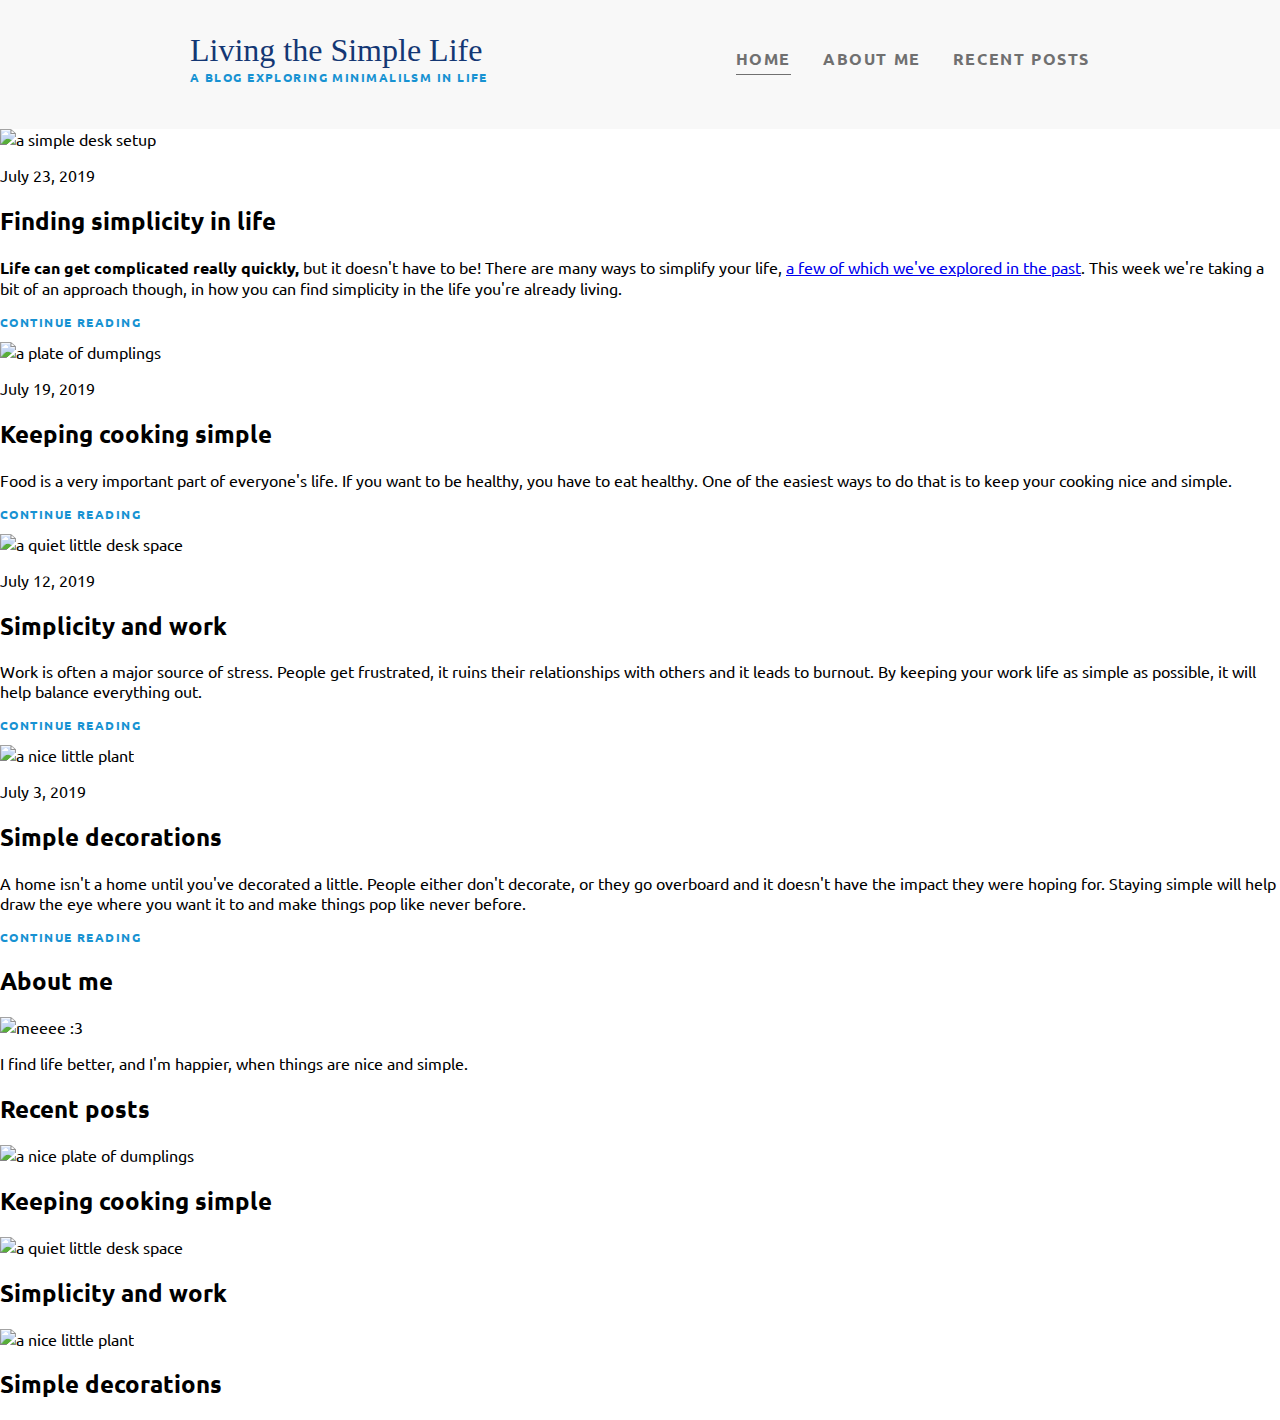
==== index.html @ 6f8faa3b "add html for the home page" ====
<!DOCTYPE html>
<html lang="en">
  <head>
    <link rel="preconnect" href="https://fonts.googleapis.com" />
    <link rel="preconnect" href="https://fonts.gstatic.com" crossorigin />
    <link
      href="https://fonts.googleapis.com/css2?family=Ubuntu:ital,wght@0,300;0,400;0,500;0,700;1,300;1,400;1,500;1,700&display=swap"
      rel="stylesheet"
    />
    <link rel="stylesheet" href="./css/style.css" />
    <meta charset="UTF-8" />
    <meta name="viewport" content="width=device-width, initial-scale=1.0" />
    <title>Living the Simple Life</title>
  </head>
  <body>
    <header>
      <div class="container container-nav">
        <div class="site-title">
          <h1>Living the Simple Life</h1>
          <p class="subtitle">A blog exploring minimalilsm in life</p>
        </div>
        <nav>
          <ul>
            <li><a href="#" class="current-page">Home</a></li>
            <li><a href="#">About Me</a></li>
            <li><a href="#">Recent posts</a></li>
          </ul>
        </nav>
      </div>
    </header>
    <main>
      <article>
        <img class="desk-img" src="" alt="a simple desk setup" />
        <p class="date">July 23, 2019</p>
        <h2>Finding simplicity in life</h2>
        <p>
          <strong>Life can get complicated really quickly,</strong> but it
          doesn't have to be! There are many ways to simplify your life,
          <a href="#">a few of which we've explored in the past</a>. This week
          we're taking a bit of an approach though, in how you can find
          simplicity in the life you're already living.
        </p>
        <p class="subtitle">Continue reading</p>
      </article>
      <section class="recent-posts">
        <div class="post">
          <img src="" alt="a plate of dumplings" class="post-img" />
          <p class="date">July 19, 2019</p>
          <h2>Keeping cooking simple</h2>
          <p>
            Food is a very important part of everyone's life. If you want to be
            healthy, you have to eat healthy. One of the easiest ways to do that
            is to keep your cooking nice and simple.
          </p>
          <p class="subtitle">Continue reading</p>
        </div>
        <div class="post">
          <img src="" alt="a quiet little desk space" class="post-image" />
          <p class="date">July 12, 2019</p>
          <h2>Simplicity and work</h2>
          <p>
            Work is often a major source of stress. People get frustrated, it
            ruins their relationships with others and it leads to burnout. By
            keeping your work life as simple as possible, it will help balance
            everything out.
          </p>
          <p class="subtitle">Continue reading</p>
        </div>
        <div class="post">
          <img src="" alt="a nice little plant" class="post-image" />
          <p class="date">July 3, 2019</p>
          <h2>Simple decorations</h2>
          <p>
            A home isn't a home until you've decorated a little. People either
            don't decorate, or they go overboard and it doesn't have the impact
            they were hoping for. Staying simple will help draw the eye where
            you want it to and make things pop like never before.
          </p>
          <p class="subtitle">Continue reading</p>
        </div>
      </section>
      <aside>
        <div class="aside-about-me">
          <h2 class="aside-heading">About me</h2>
          <img src="" alt="meeee :3" class="about-me-img" />
          <p class="about-me-descrip">
            I find life better, and I'm happier, when things are nice and
            simple.
          </p>
        </div>
        <div class="aside-recent-posts">
          <h2 class="aside-heading">Recent posts</h2>
          <img
            src=""
            alt="a nice plate of dumplings"
            class="recent-posts-img"
          />
          <h2>Keeping cooking simple</h2>
          <img
            src=""
            alt="a quiet little desk space"
            class="recent-posts-img"
          />
          <h2>Simplicity and work</h2>
          <img src="" alt="a nice little plant" class="recent-posts-img" />
          <h2>Simple decorations</h2>
        </div>
      </aside>
    </main>
  </body>
</html>
---- css/style.css ----
*,
*::before,
*::after {
  box-sizing: border-box;
}

body {
  margin: 0;
  font-family: "Ubuntu", sans-serif;
}

/* ==================
Typography
================== */

h1 {
  font-family: "Lora", serif;
  font-size: 2rem;
  font-weight: 400;
  margin: 0;
  color: #143774;
}

.subtitle {
  color: #1792d2;
  font-size: 0.75rem;
  font-weight: 700;
  letter-spacing: 0.12em;
  text-transform: uppercase;
  margin-top: 0;
}

/* ==================
Layout
================== */

header {
  background-color: #f8f8f8;
  padding: 2em 0;
}

.container {
  width: 90%;
  max-width: 900px;
  margin: 0 auto;
}

.container-nav {
  display: flex;
  justify-content: space-between;
}

@media (max-width: 675px) {
  .container-nav {
    flex-direction: column;
  }
  header {
    text-align: center;
  }
}

/* ==================
Navigation
================== */

nav ul {
  display: flex;
  justify-content: center;
  list-style: none;
  padding: 0;
}

nav li {
  margin-left: 2em;
}

nav a {
  text-decoration: none;
  color: #707070;
  font-size: 1rem;
  font-weight: 700;
  letter-spacing: 0.1em;
  text-transform: uppercase;
  padding: 0.3em 0;
}

nav a:hover,
nav a:focus {
  color: #1792d2;
}

.current-page {
  border-bottom: 1px solid #707070;
}

.current-page:hover {
  color: #707070;
}

@media (max-width: 675px) {
  nav ul {
    flex-direction: column;
  }

  nav li {
    margin: 0.5em 0;
  }
}
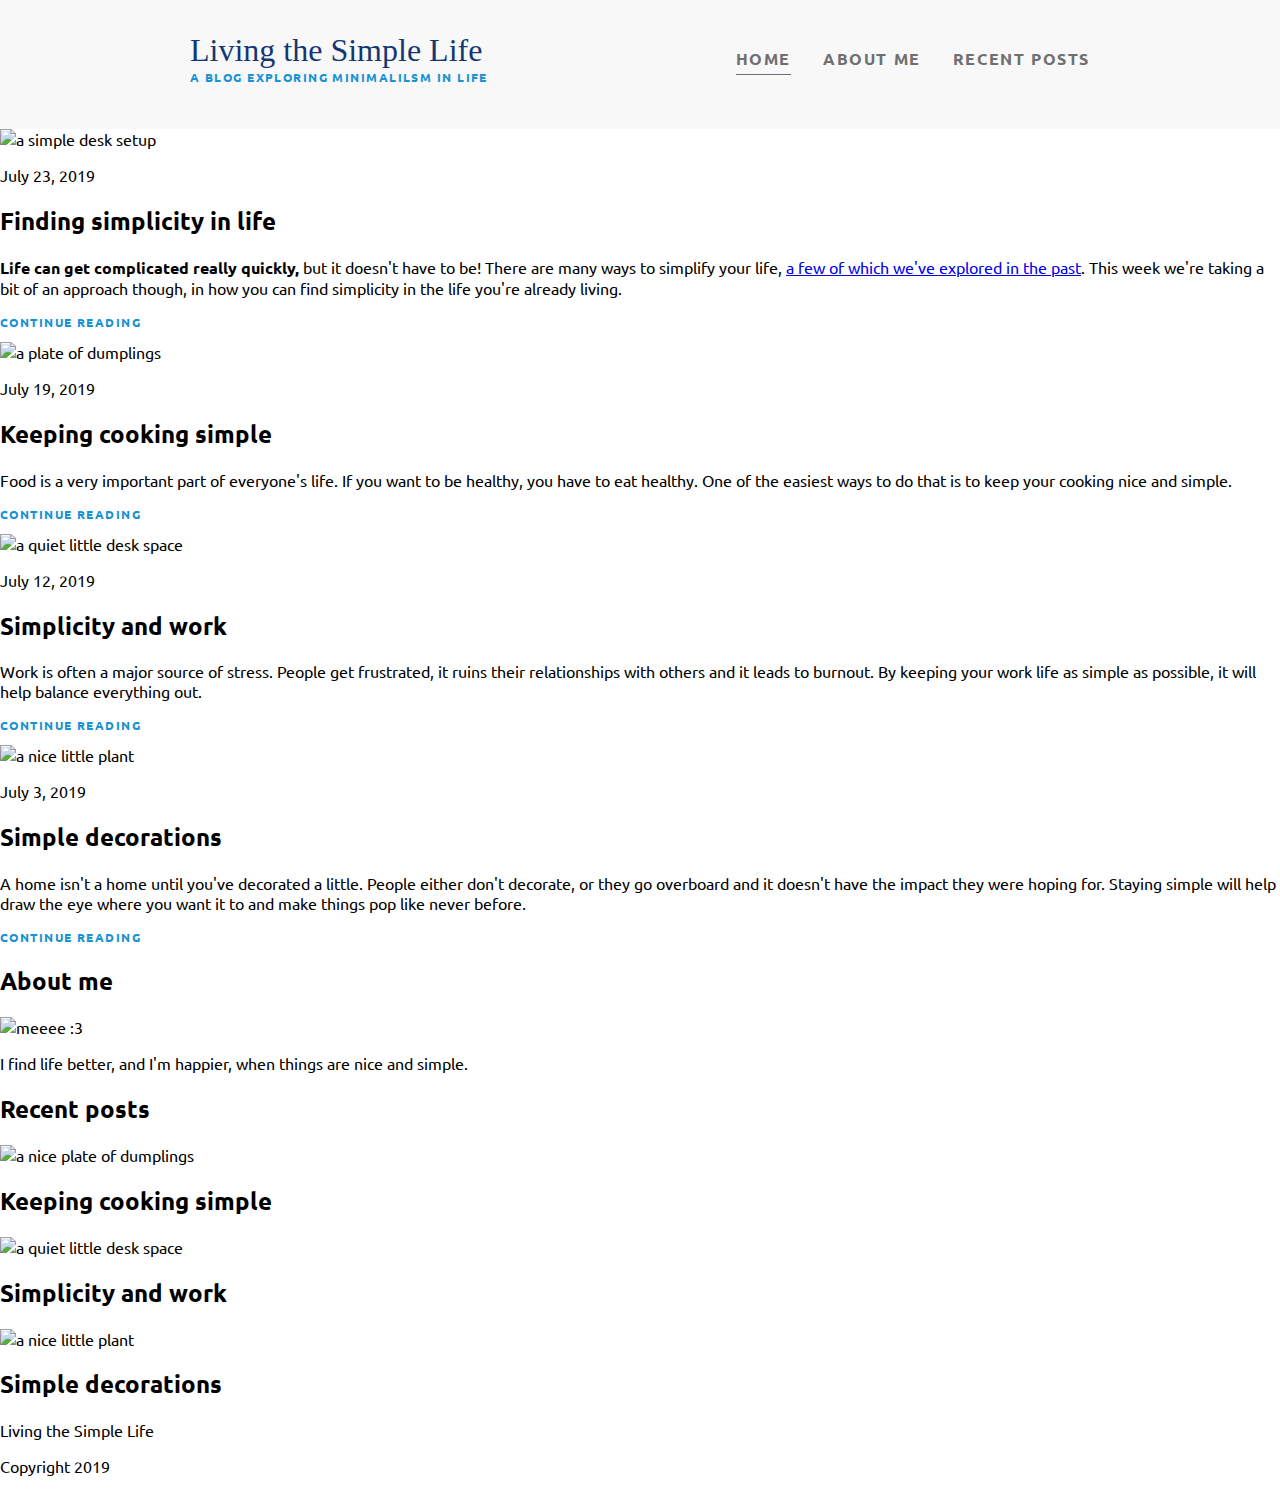
==== commit 6fdc575f: "add footer" ====
--- a/index.html
+++ b/index.html
@@ -107,5 +107,9 @@
         </div>
       </aside>
     </main>
+    <footer>
+      <p class="footer-title">Living the Simple Life</p>
+      <p class="copyright">Copyright 2019</p>
+    </footer>
   </body>
 </html>
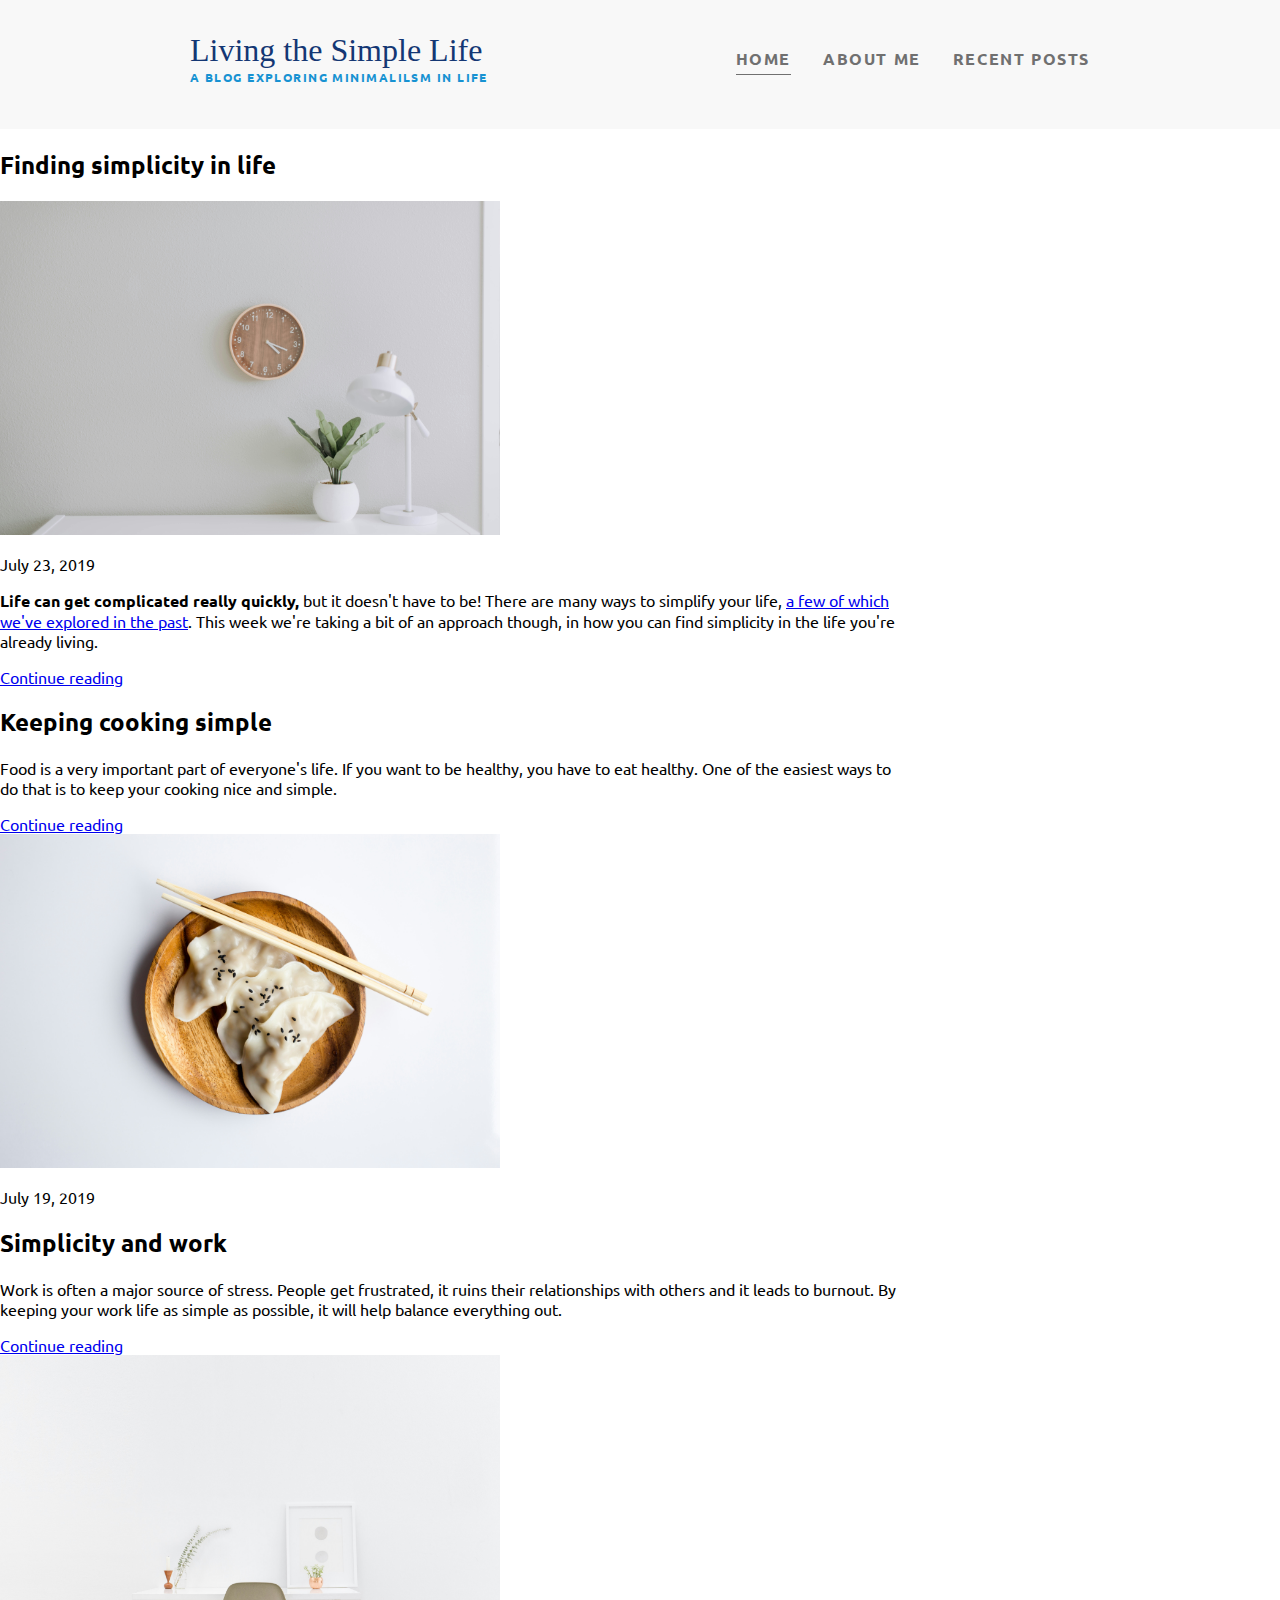
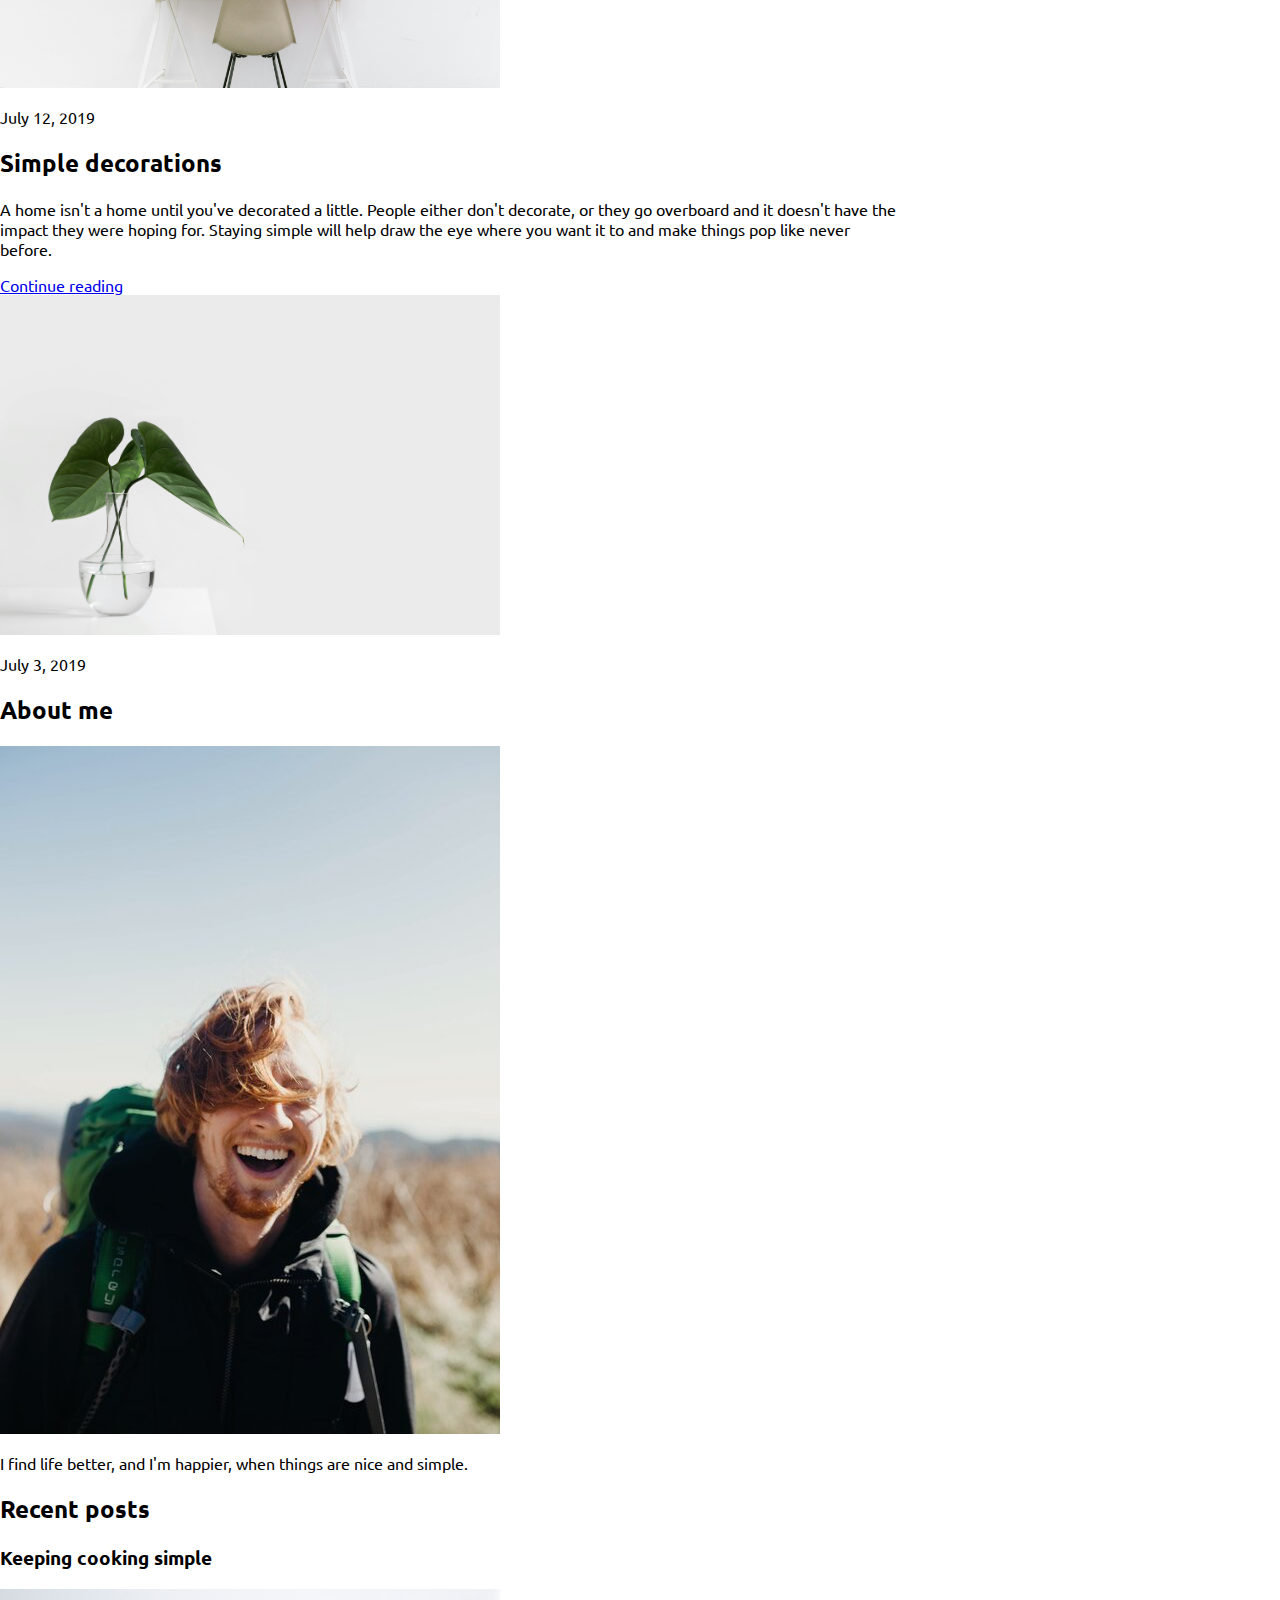
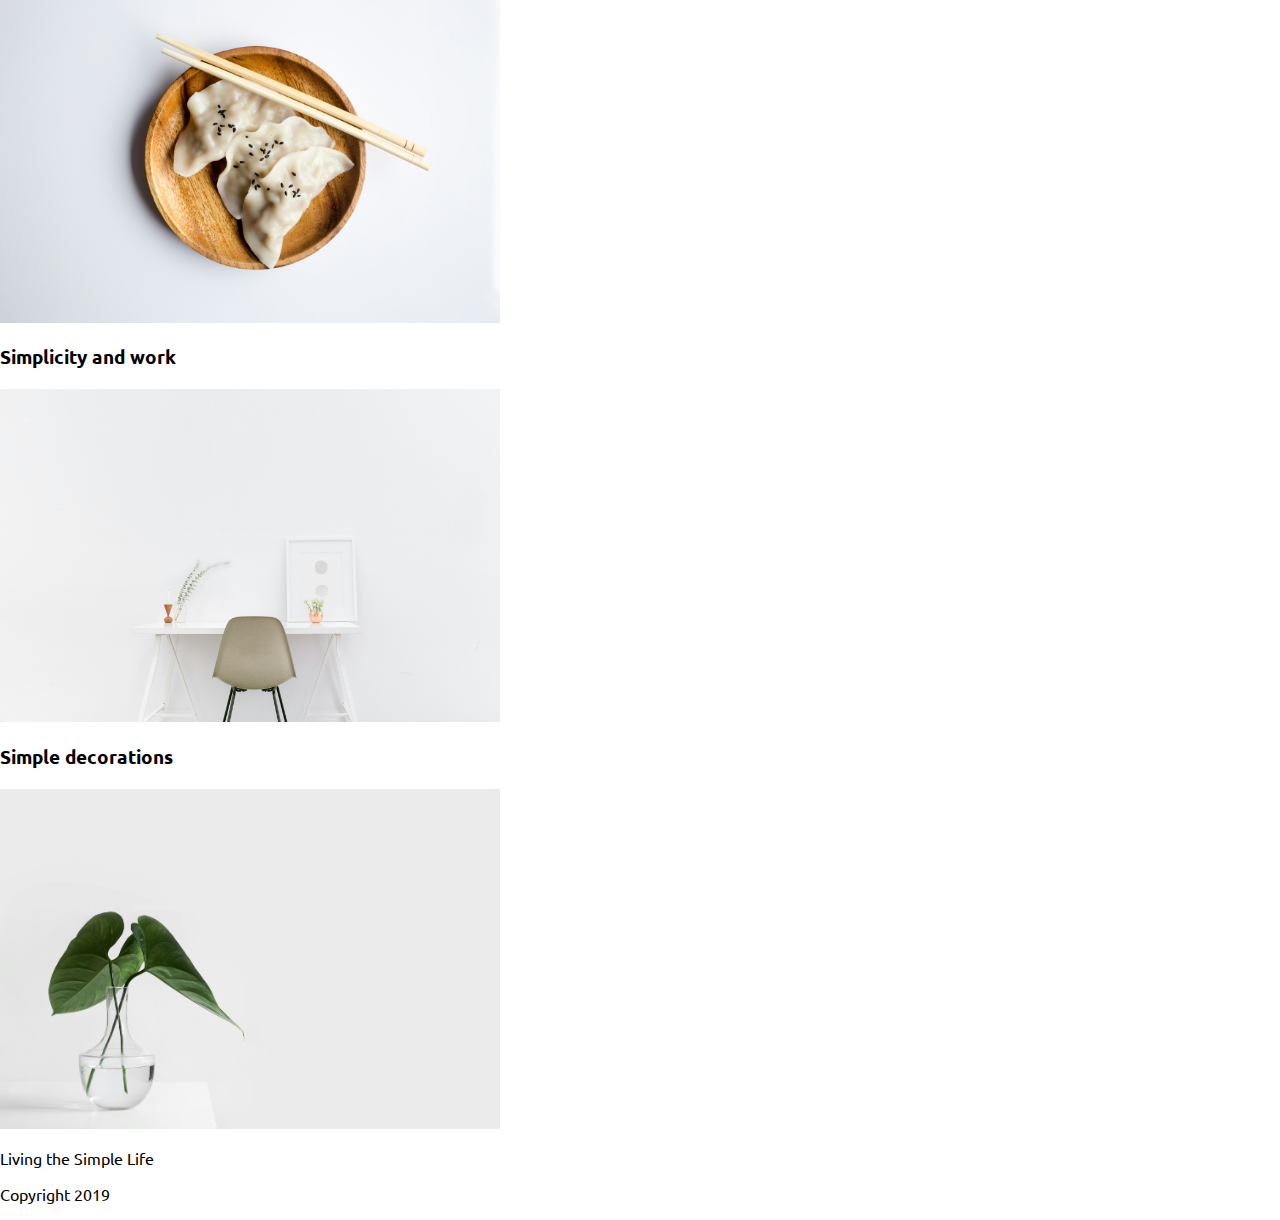
==== commit ec1f972b: "add images" ====
--- a/index.html
+++ b/index.html
@@ -28,85 +28,119 @@
         </nav>
       </div>
     </header>
-    <main>
-      <article>
-        <img class="desk-img" src="" alt="a simple desk setup" />
-        <p class="date">July 23, 2019</p>
-        <h2>Finding simplicity in life</h2>
-        <p>
-          <strong>Life can get complicated really quickly,</strong> but it
-          doesn't have to be! There are many ways to simplify your life,
-          <a href="#">a few of which we've explored in the past</a>. This week
-          we're taking a bit of an approach though, in how you can find
-          simplicity in the life you're already living.
-        </p>
-        <p class="subtitle">Continue reading</p>
-      </article>
-      <section class="recent-posts">
-        <div class="post">
-          <img src="" alt="a plate of dumplings" class="post-img" />
-          <p class="date">July 19, 2019</p>
-          <h2>Keeping cooking simple</h2>
-          <p>
-            Food is a very important part of everyone's life. If you want to be
-            healthy, you have to eat healthy. One of the easiest ways to do that
-            is to keep your cooking nice and simple.
+    <div class="container">
+      <main>
+        <article class="article-featured">
+          <h2 class="article-title">Finding simplicity in life</h2>
+          <img
+            class="article-img"
+            src="./img/samantha-gades-BlIhVfXbi9s-unsplash.jpg"
+            alt="a simple desk setup"
+          />
+          <p class="article-date">July 23, 2019</p>
+          <p class="article-body">
+            <strong>Life can get complicated really quickly,</strong> but it
+            doesn't have to be! There are many ways to simplify your life,
+            <a href="#">a few of which we've explored in the past</a>. This week
+            we're taking a bit of an approach though, in how you can find
+            simplicity in the life you're already living.
           </p>
-          <p class="subtitle">Continue reading</p>
-        </div>
-        <div class="post">
-          <img src="" alt="a quiet little desk space" class="post-image" />
-          <p class="date">July 12, 2019</p>
-          <h2>Simplicity and work</h2>
-          <p>
-            Work is often a major source of stress. People get frustrated, it
-            ruins their relationships with others and it leads to burnout. By
-            keeping your work life as simple as possible, it will help balance
-            everything out.
-          </p>
-          <p class="subtitle">Continue reading</p>
-        </div>
-        <div class="post">
-          <img src="" alt="a nice little plant" class="post-image" />
-          <p class="date">July 3, 2019</p>
-          <h2>Simple decorations</h2>
-          <p>
-            A home isn't a home until you've decorated a little. People either
-            don't decorate, or they go overboard and it doesn't have the impact
-            they were hoping for. Staying simple will help draw the eye where
-            you want it to and make things pop like never before.
-          </p>
-          <p class="subtitle">Continue reading</p>
-        </div>
-      </section>
-      <aside>
-        <div class="aside-about-me">
-          <h2 class="aside-heading">About me</h2>
-          <img src="" alt="meeee :3" class="about-me-img" />
-          <p class="about-me-descrip">
+          <a href="#" class="article-read-more">Continue reading</a>
+        </article>
+        <article class="article-recent">
+          <div class="article-recent-main">
+            <h2 class="article-title">Keeping cooking simple</h2>
+            <p class="article-body">
+              Food is a very important part of everyone's life. If you want to
+              be healthy, you have to eat healthy. One of the easiest ways to do
+              that is to keep your cooking nice and simple.
+            </p>
+            <a href="#" class="article-read-more">Continue reading</a>
+          </div>
+          <div class="article-recent-secondary">
+            <img
+              src="./img/charlesdeluvio-D-vDQMTfAAU-unsplash.jpg"
+              alt="a plate of dumplings"
+              class="article-img"
+            />
+            <p class="article-date">July 19, 2019</p>
+          </div>
+          <div class="article-recent-main">
+            <h2 class="article-title">Simplicity and work</h2>
+            <p class="article-body">
+              Work is often a major source of stress. People get frustrated, it
+              ruins their relationships with others and it leads to burnout. By
+              keeping your work life as simple as possible, it will help balance
+              everything out.
+            </p>
+            <a href="#" class="article-read-more">Continue reading</a>
+          </div>
+          <div class="article-recent-secondary">
+            <img
+              src="./img/bench-accounting-nvzvOPQW0gc-unsplash.jpg"
+              alt="a quiet little desk space"
+              class="article-img"
+            />
+            <p class="article-date">July 12, 2019</p>
+          </div>
+          <div class="article-recent-main">
+            <h2 class="article-title">Simple decorations</h2>
+            <p class="article-body">
+              A home isn't a home until you've decorated a little. People either
+              don't decorate, or they go overboard and it doesn't have the
+              impact they were hoping for. Staying simple will help draw the eye
+              where you want it to and make things pop like never before.
+            </p>
+            <a href="#" class="article-read-more">Continue reading</a>
+          </div>
+          <div class="article-recent-secondary">
+            <img
+              src="./img/sarah-dorweiler-x2Tmfd1-SgA-unsplash.jpg"
+              alt="a nice little plant"
+              class="article-img"
+            />
+            <p class="article-date">July 3, 2019</p>
+          </div>
+        </article>
+      </main>
+      <aside class="sidebar">
+        <div class="sidebar-widget">
+          <h2 class="widget-title">About me</h2>
+          <img src="./img/mike-baker.jpg" alt="meeee :3" class="about-me-img" />
+          <p class="widget-body">
             I find life better, and I'm happier, when things are nice and
             simple.
           </p>
         </div>
-        <div class="aside-recent-posts">
-          <h2 class="aside-heading">Recent posts</h2>
-          <img
-            src=""
-            alt="a nice plate of dumplings"
-            class="recent-posts-img"
-          />
-          <h2>Keeping cooking simple</h2>
-          <img
-            src=""
-            alt="a quiet little desk space"
-            class="recent-posts-img"
-          />
-          <h2>Simplicity and work</h2>
-          <img src="" alt="a nice little plant" class="recent-posts-img" />
-          <h2>Simple decorations</h2>
+        <div class="sidebar-widget">
+          <h2 class="widget-title">Recent posts</h2>
+          <div class="widget-recent-post">
+            <h3 class="widget-post-title">Keeping cooking simple</h3>
+            <img
+              src="./img/charlesdeluvio-D-vDQMTfAAU-unsplash.jpg"
+              alt="a nice plate of dumplings"
+              class="widget-img"
+            />
+          </div>
+          <div class="widget-recent-post">
+            <h3 class="widget-post-title">Simplicity and work</h3>
+            <img
+              src="./img/bench-accounting-nvzvOPQW0gc-unsplash.jpg"
+              alt="a quiet little desk space"
+              class="widget-img"
+            />
+          </div>
+          <div class="widget-recent-post">
+            <h3 class="widget-post-title">Simple decorations</h3>
+            <img
+              src="./img/sarah-dorweiler-x2Tmfd1-SgA-unsplash.jpg"
+              alt="a nice little plant"
+              class="widget-img"
+            />
+          </div>
         </div>
       </aside>
-    </main>
+    </div>
     <footer>
       <p class="footer-title">Living the Simple Life</p>
       <p class="copyright">Copyright 2019</p>
--- a/css/style.css
+++ b/css/style.css
@@ -42,12 +42,12 @@
 .container {
   width: 90%;
   max-width: 900px;
-  margin: 0 auto;
 }
 
 .container-nav {
   display: flex;
   justify-content: space-between;
+  margin: 0 auto;
 }
 
 @media (max-width: 675px) {
@@ -106,3 +106,7 @@
     margin: 0.5em 0;
   }
 }
+
+img {
+  width: 500px;
+}
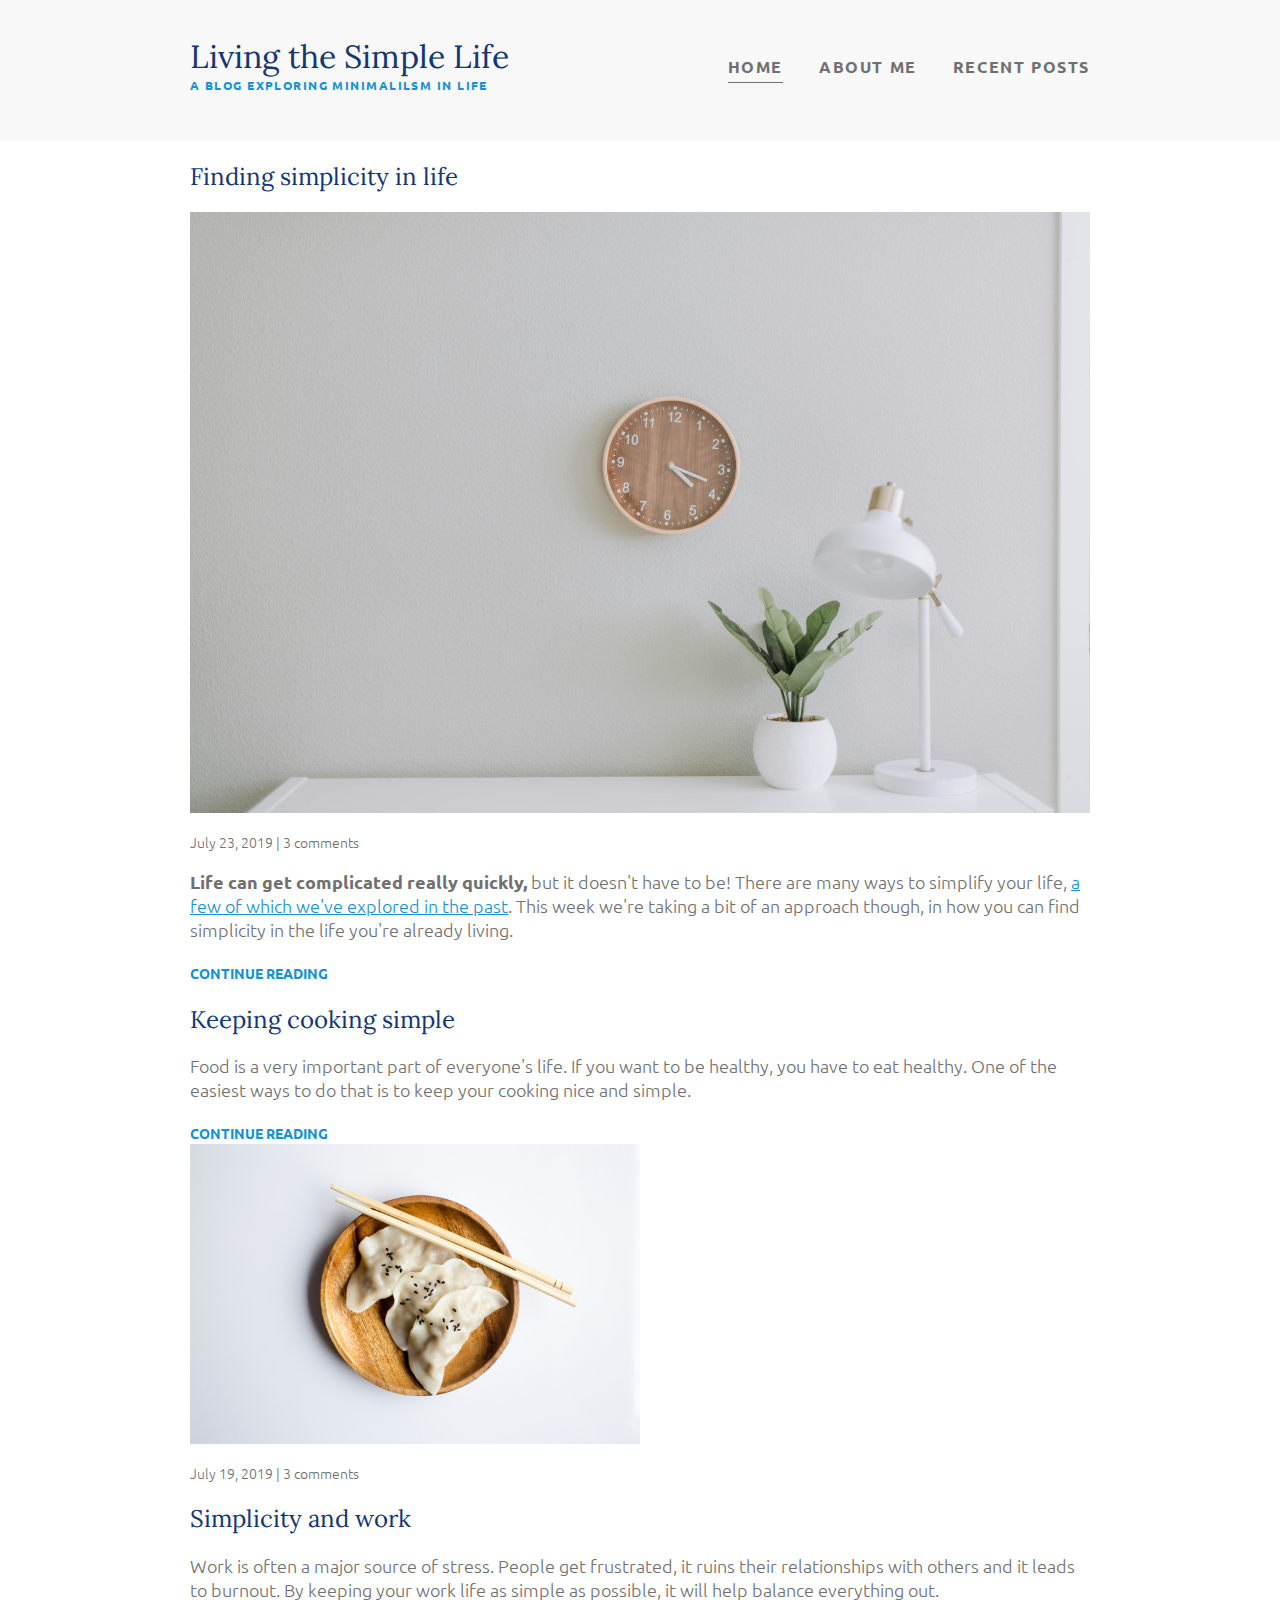
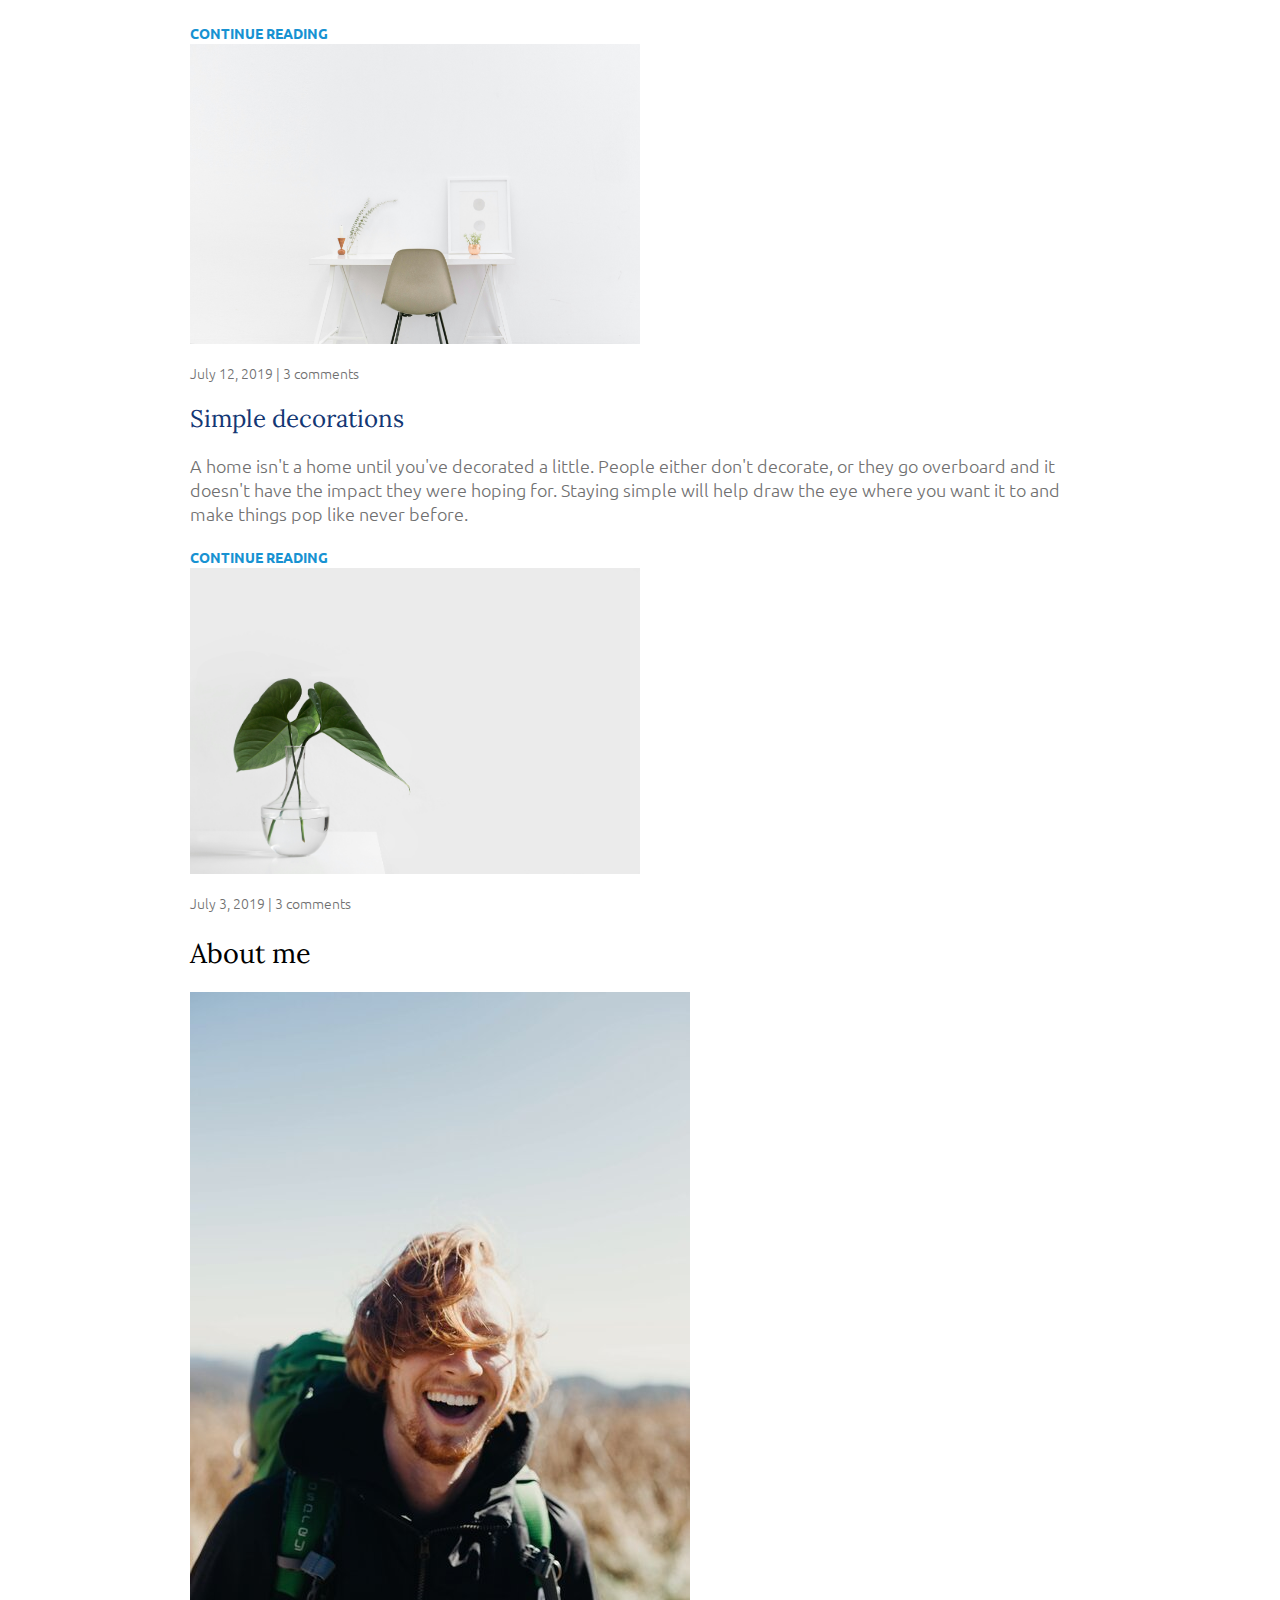
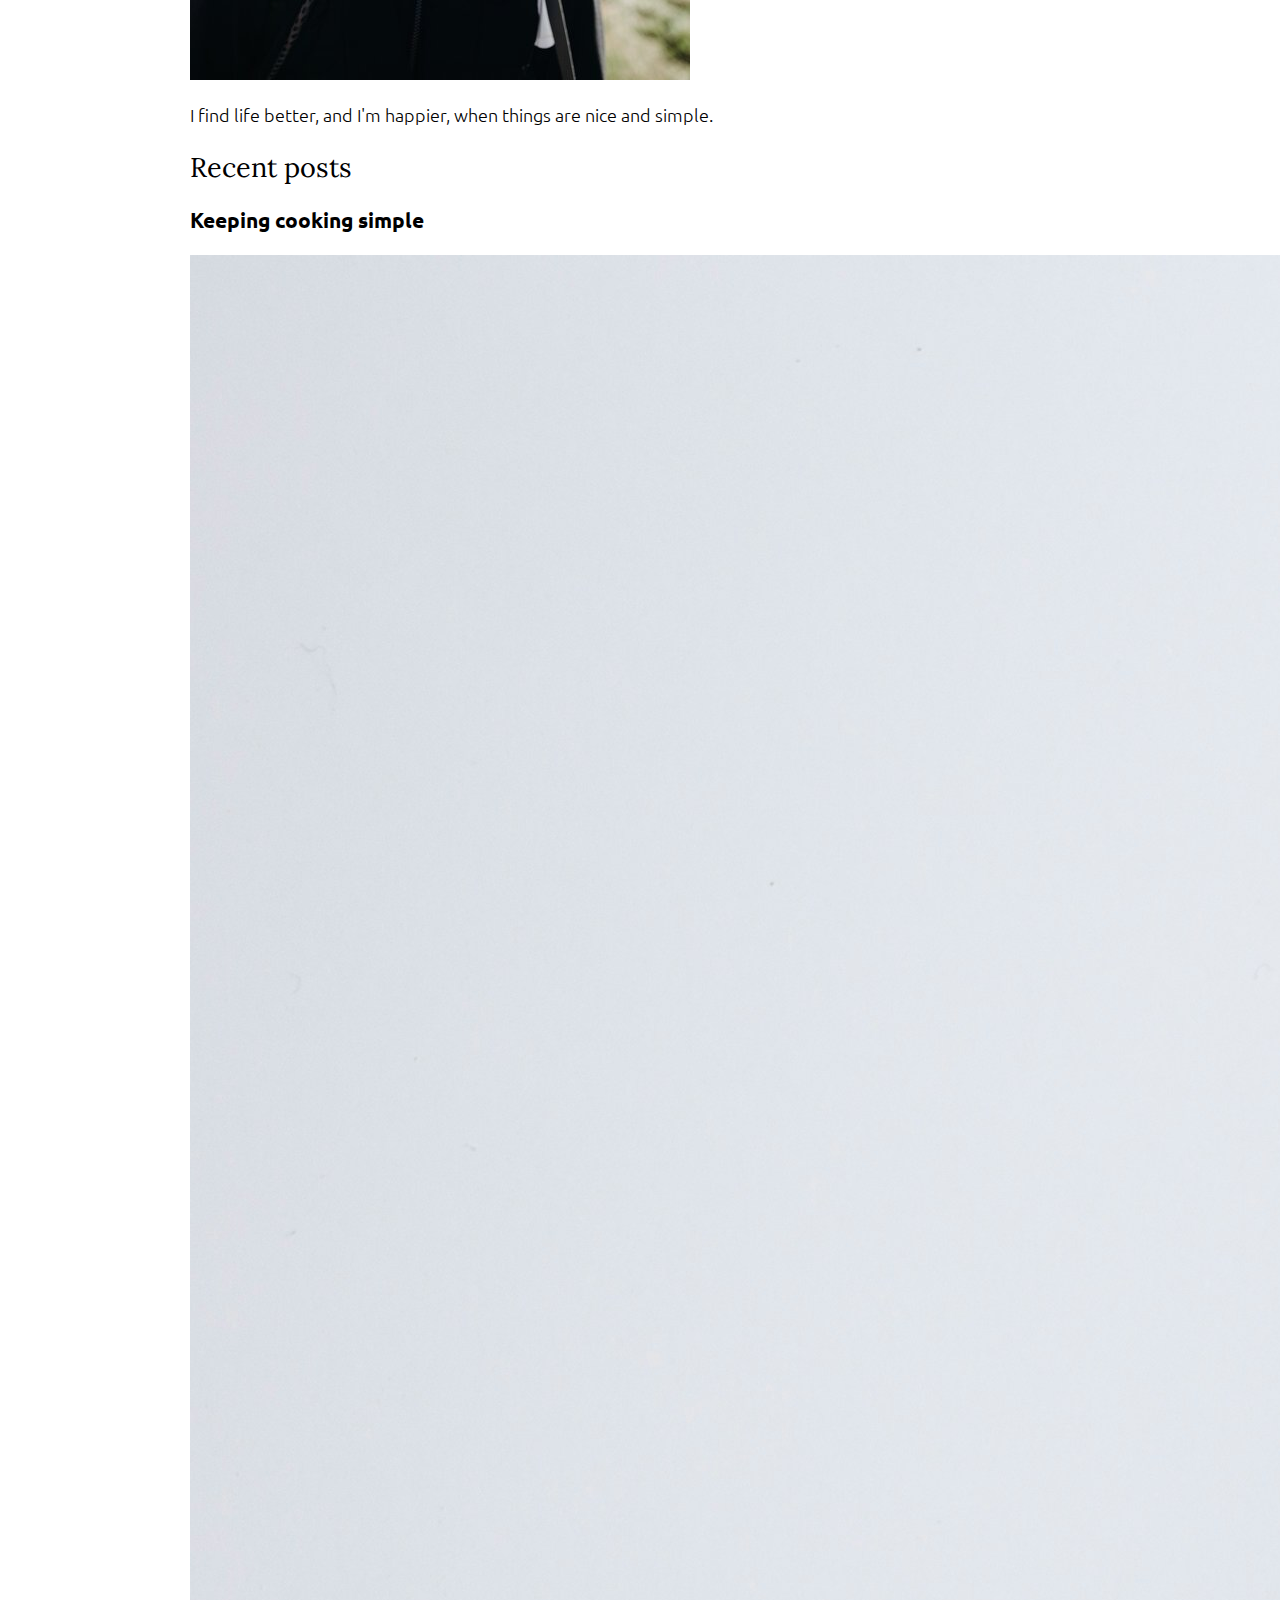
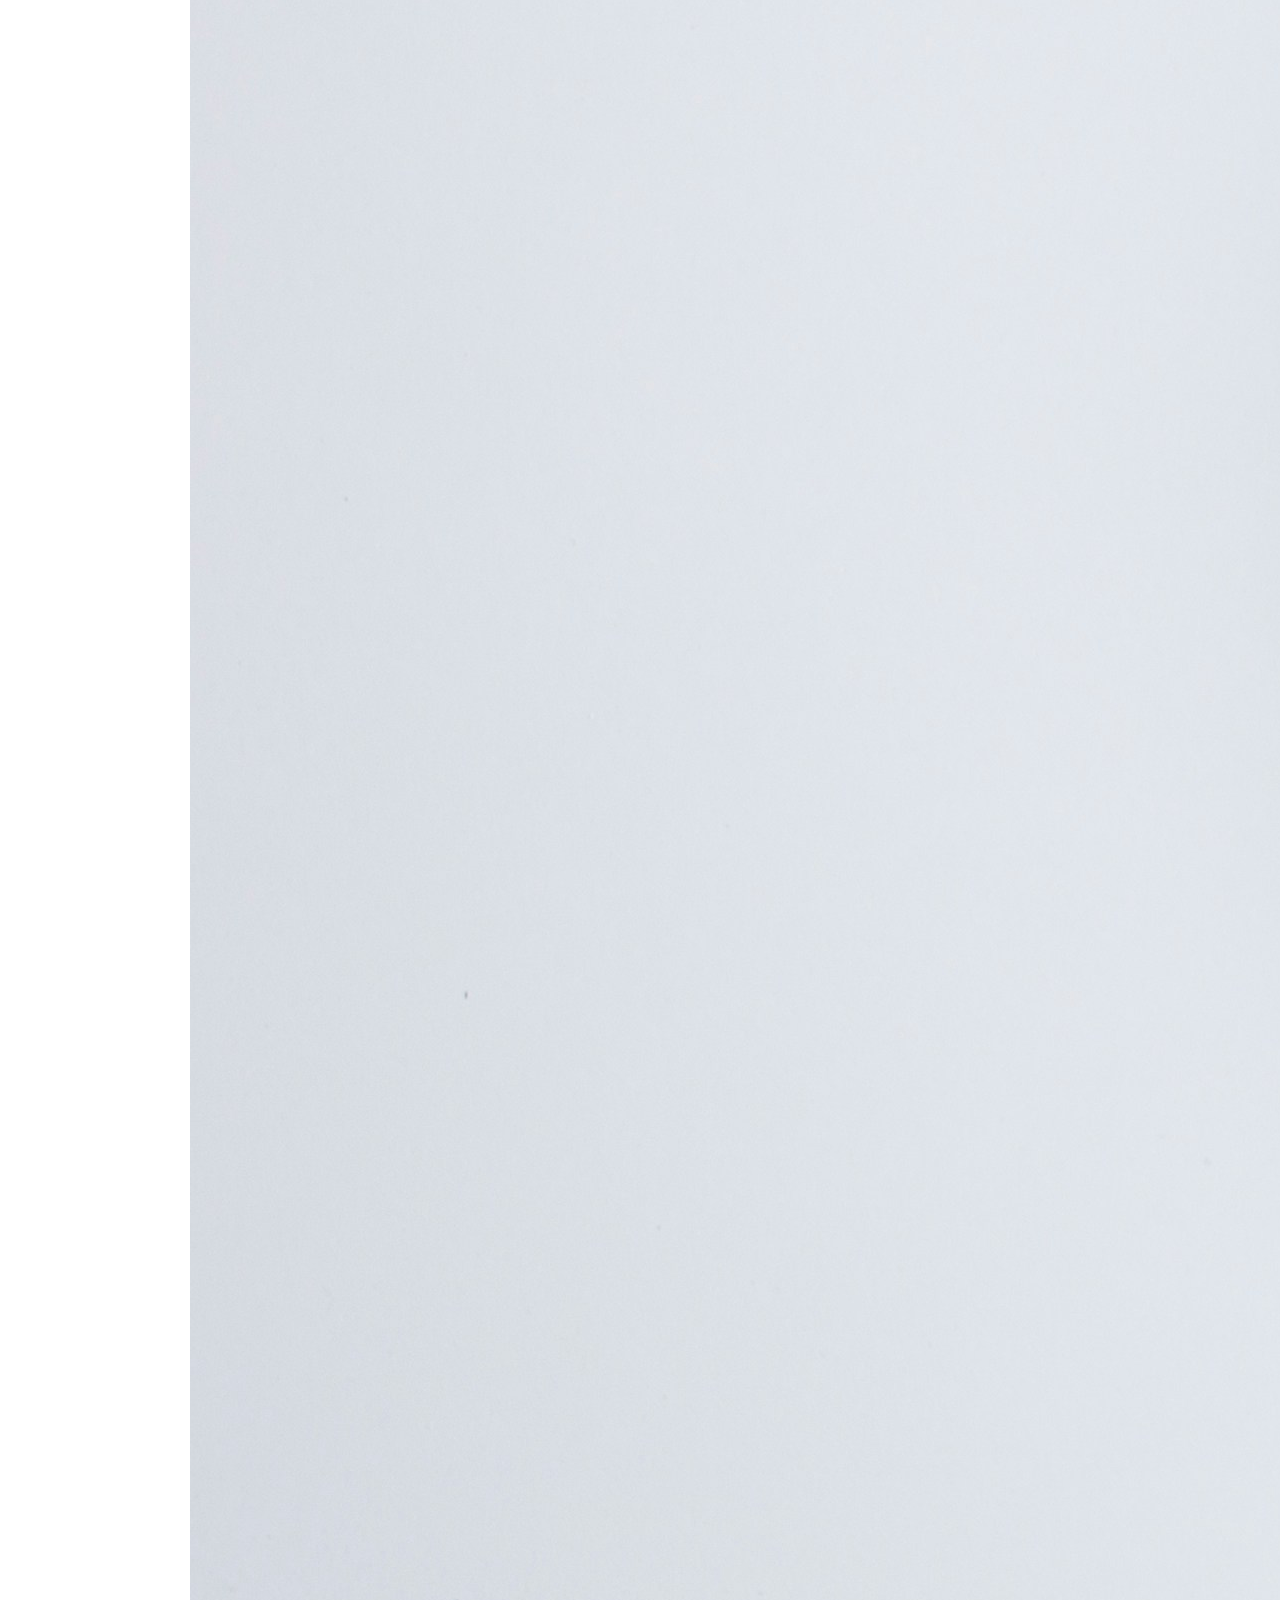
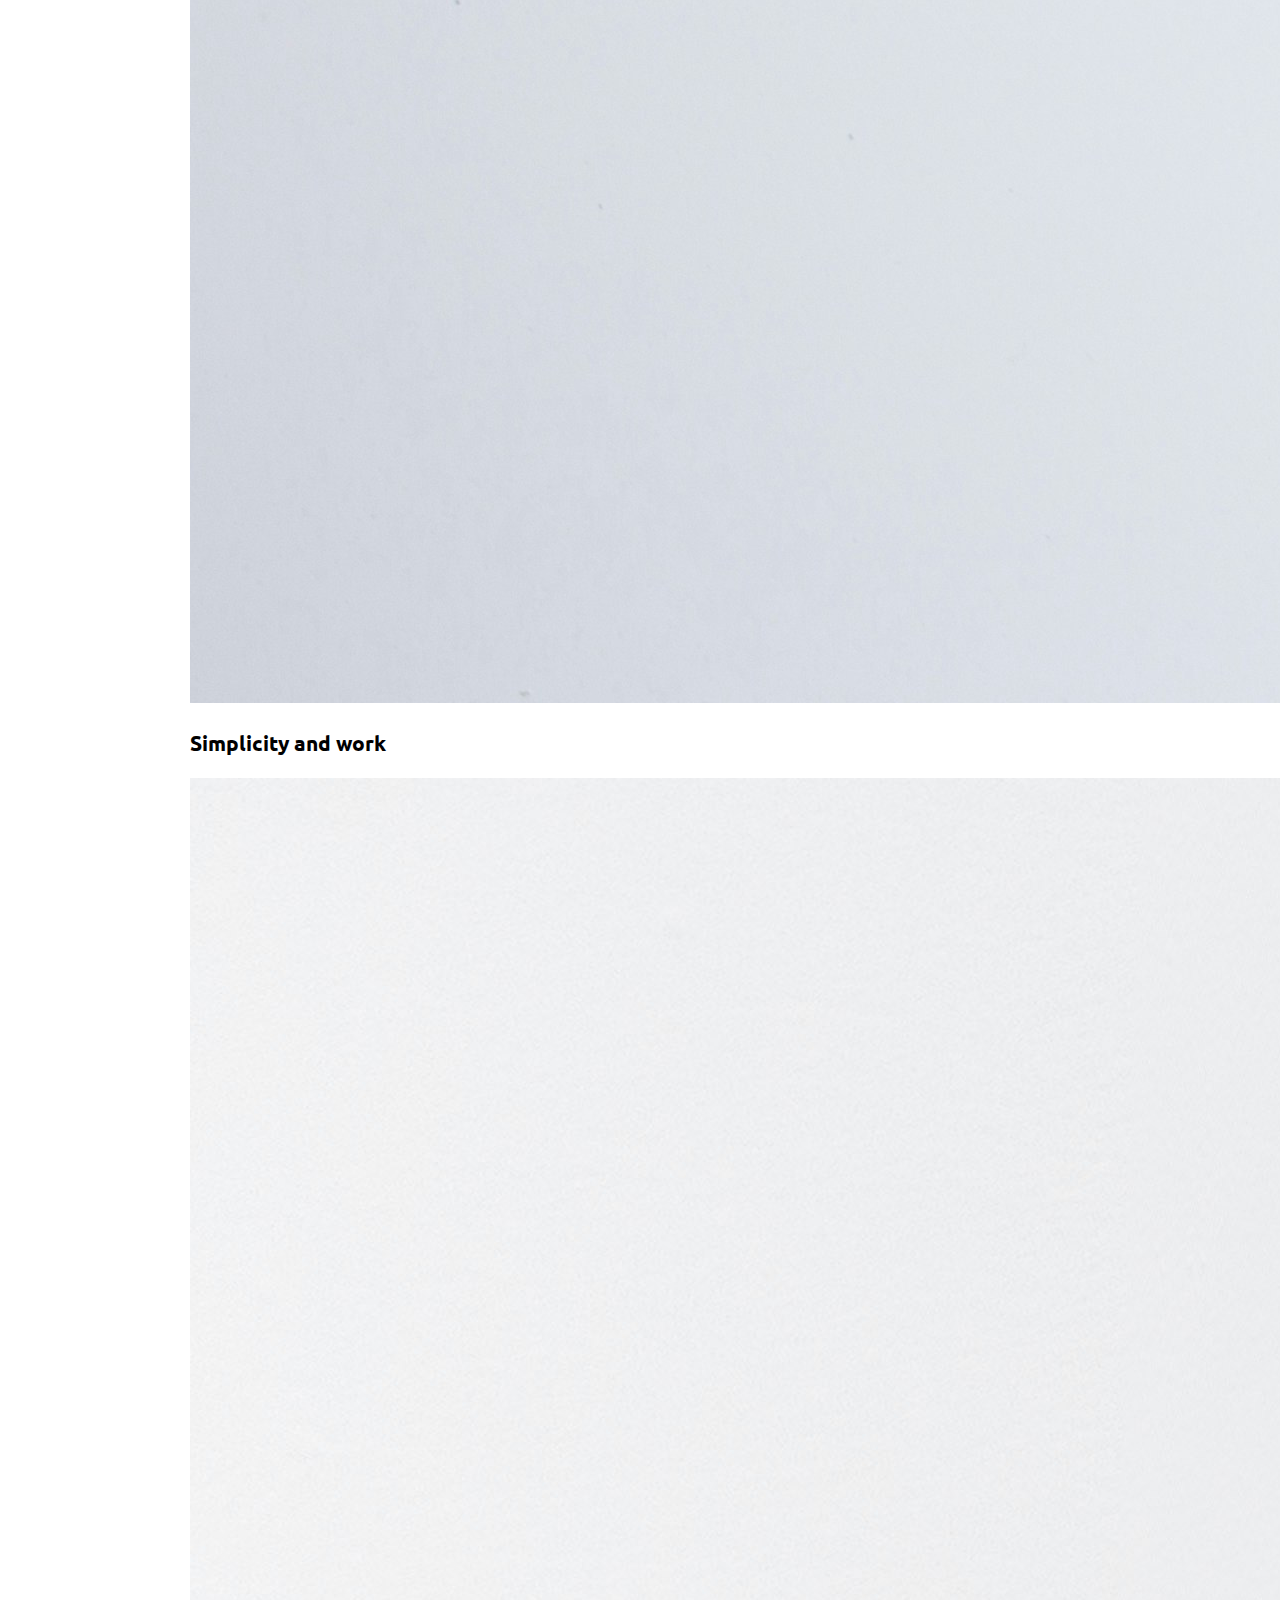
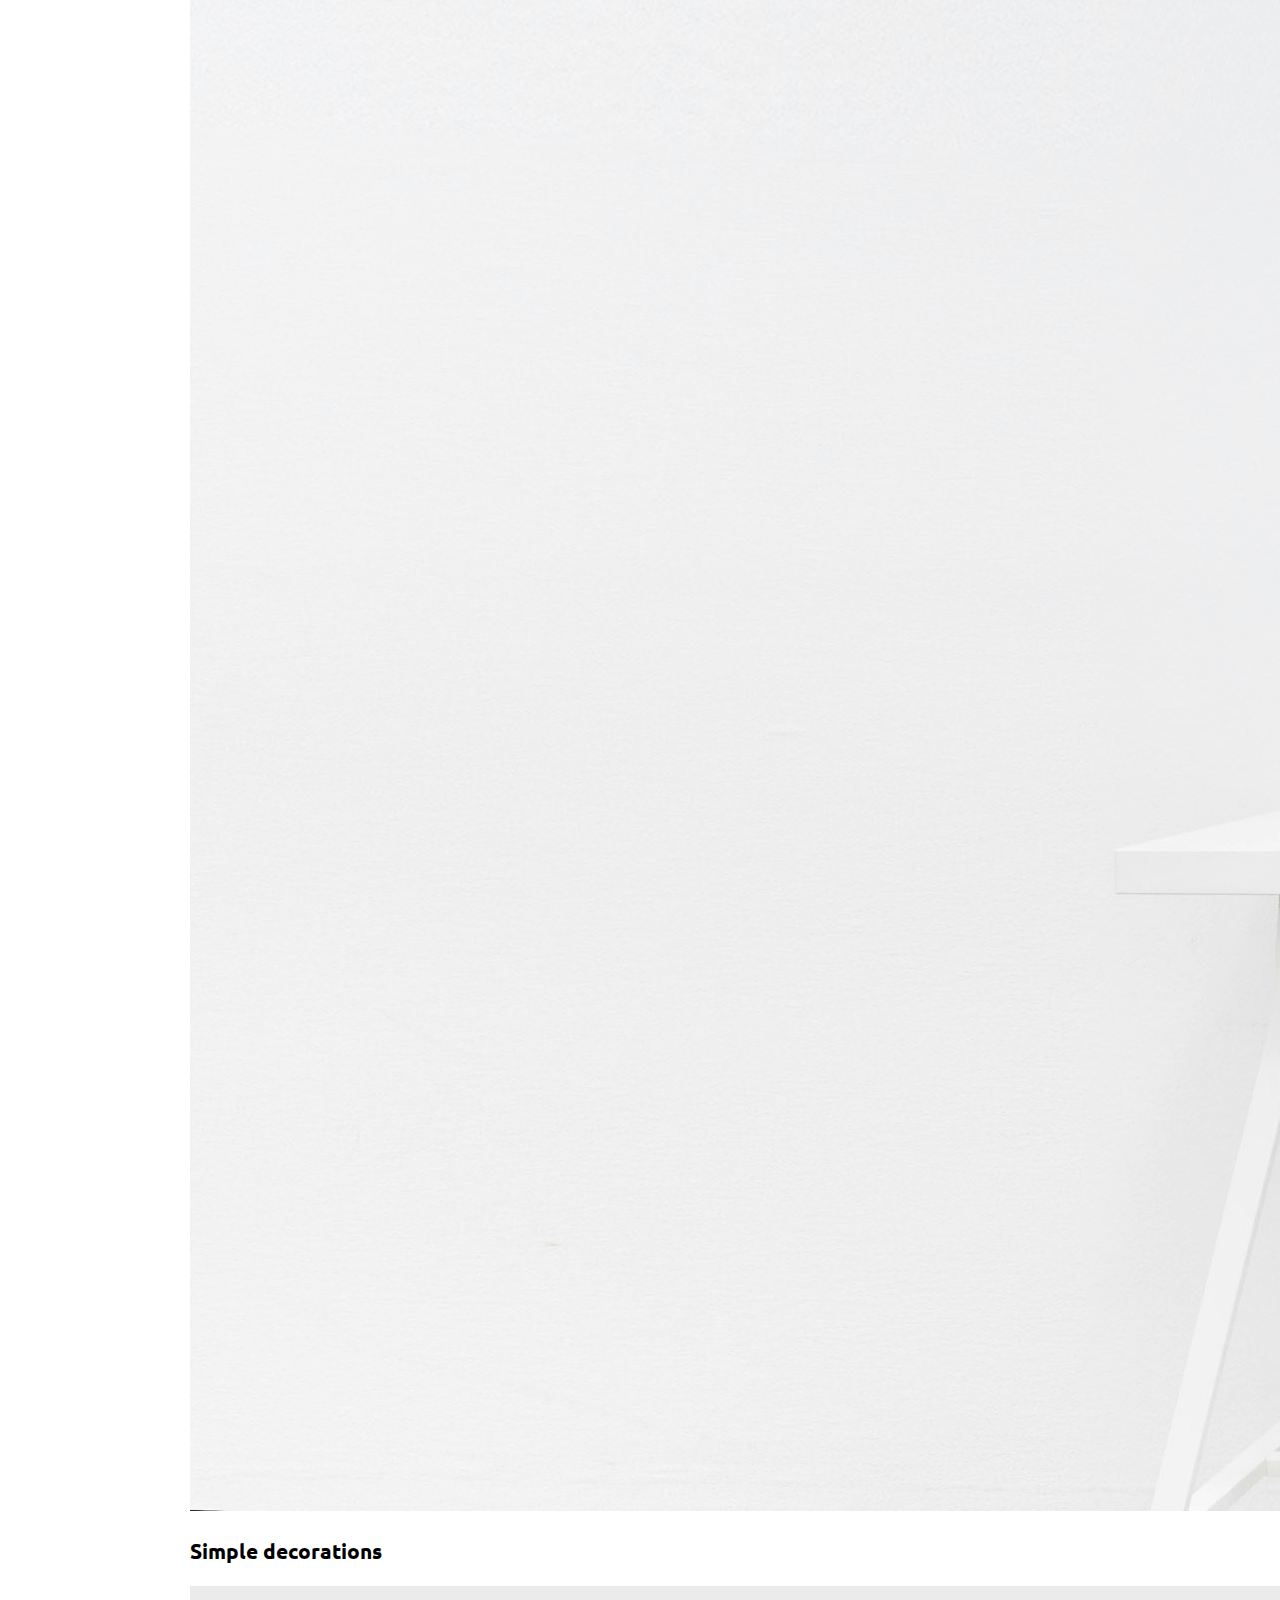
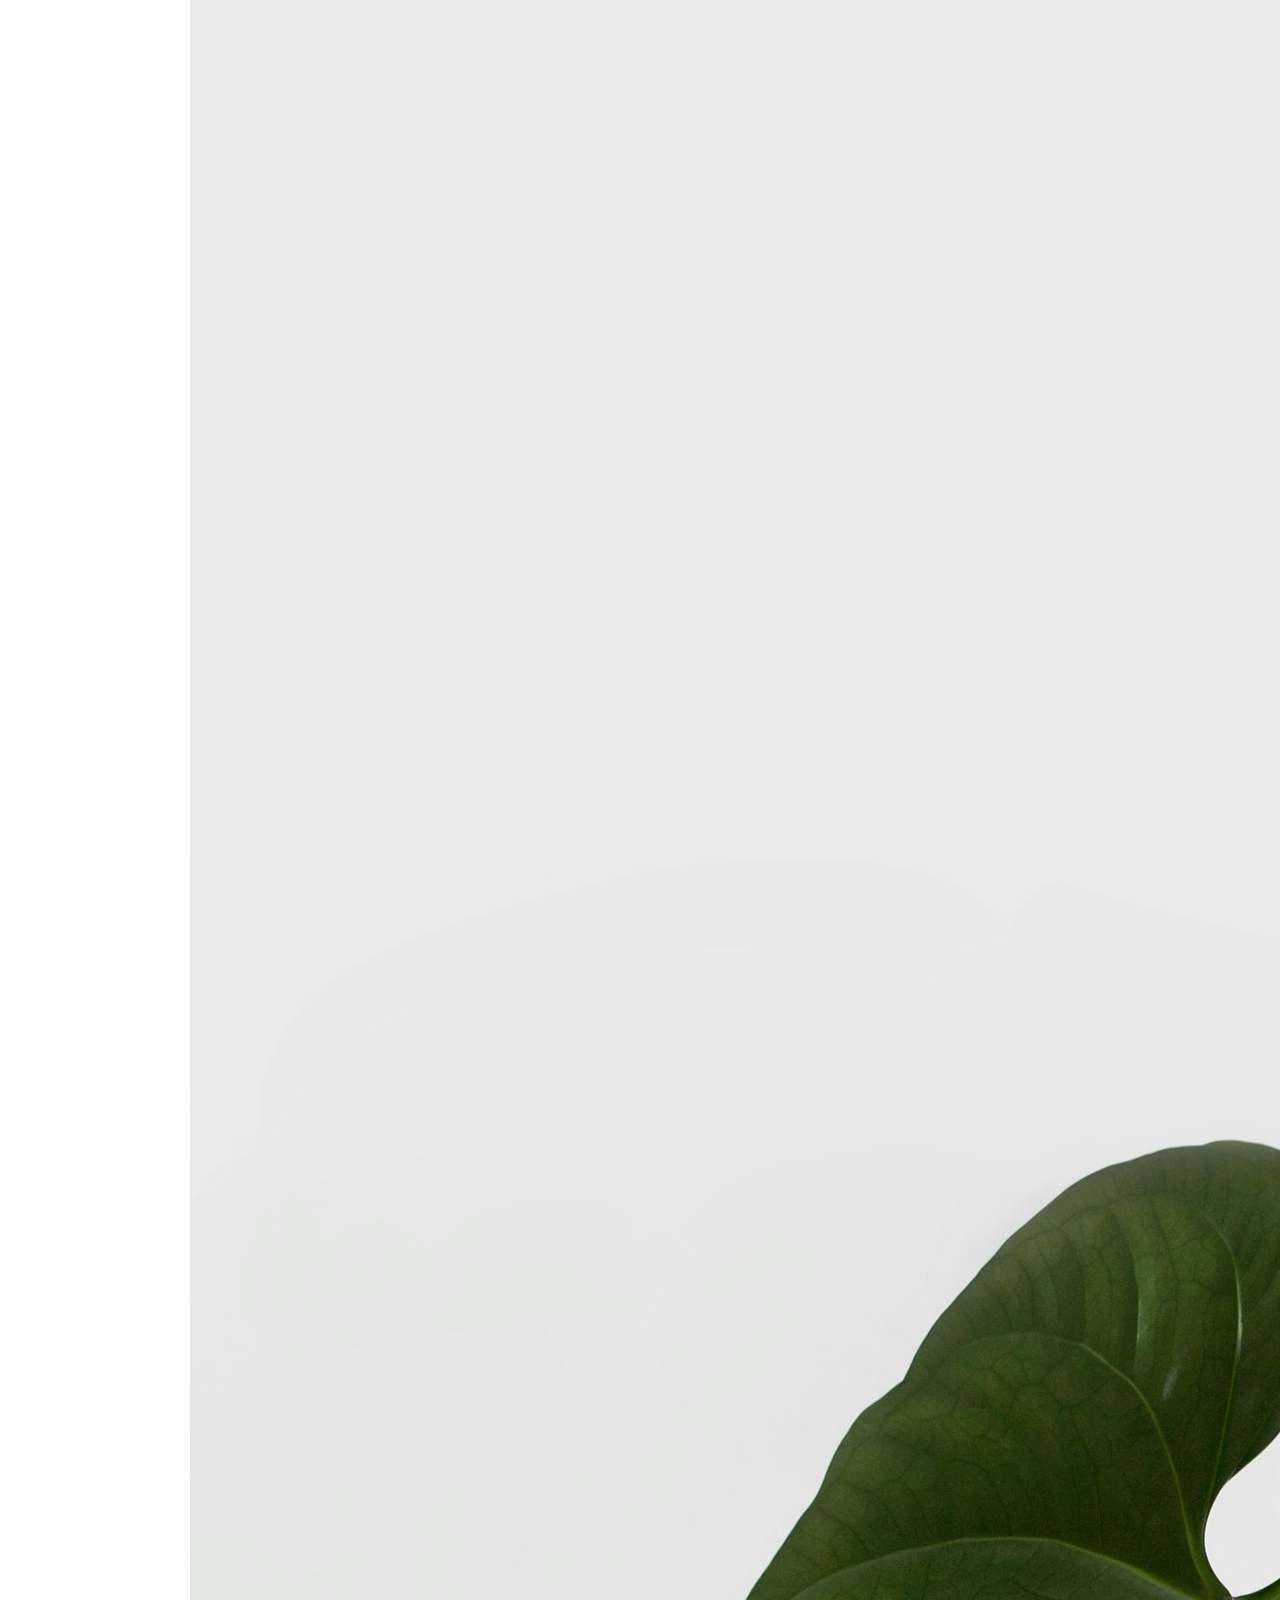
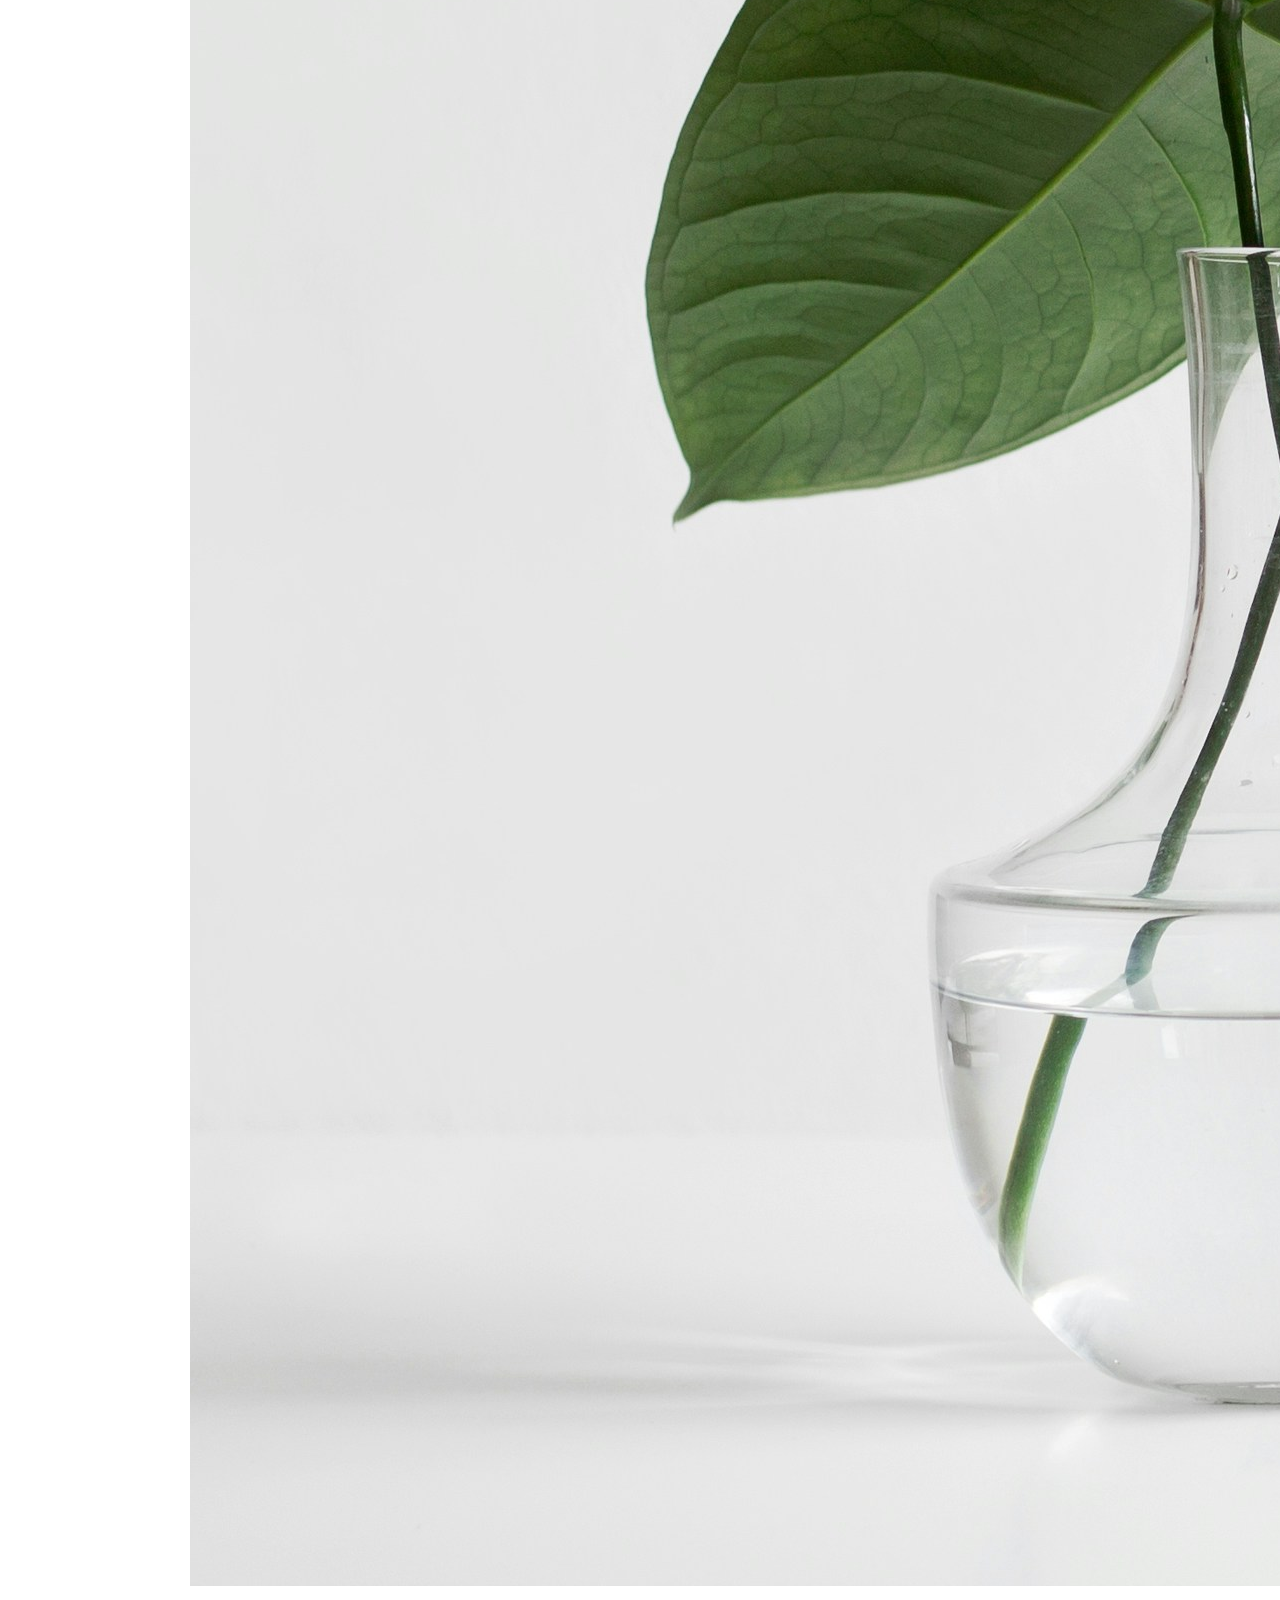
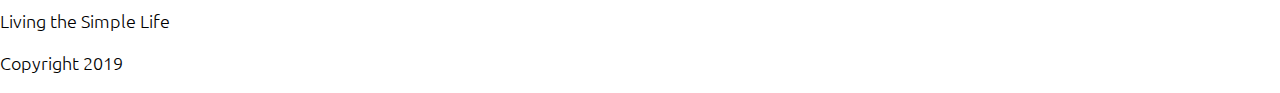
==== commit 6c974960: "add typography styling" ====
--- a/index.html
+++ b/index.html
@@ -4,7 +4,7 @@
     <link rel="preconnect" href="https://fonts.googleapis.com" />
     <link rel="preconnect" href="https://fonts.gstatic.com" crossorigin />
     <link
-      href="https://fonts.googleapis.com/css2?family=Ubuntu:ital,wght@0,300;0,400;0,500;0,700;1,300;1,400;1,500;1,700&display=swap"
+      href="https://fonts.googleapis.com/css2?family=Lora:ital,wght@0,400..700;1,400..700&family=Ubuntu:ital,wght@0,300;0,400;0,500;0,700;1,300;1,400;1,500;1,700&display=swap"
       rel="stylesheet"
     />
     <link rel="stylesheet" href="./css/style.css" />
@@ -14,7 +14,7 @@
   </head>
   <body>
     <header>
-      <div class="container container-nav">
+      <div class="container container-flex">
         <div class="site-title">
           <h1>Living the Simple Life</h1>
           <p class="subtitle">A blog exploring minimalilsm in life</p>
@@ -29,15 +29,15 @@
       </div>
     </header>
     <div class="container">
-      <main>
+      <main role="main">
         <article class="article-featured">
           <h2 class="article-title">Finding simplicity in life</h2>
           <img
-            class="article-img"
+            class="featured-img"
             src="./img/samantha-gades-BlIhVfXbi9s-unsplash.jpg"
             alt="a simple desk setup"
           />
-          <p class="article-date">July 23, 2019</p>
+          <p class="article-info">July 23, 2019 | 3 comments</p>
           <p class="article-body">
             <strong>Life can get complicated really quickly,</strong> but it
             doesn't have to be! There are many ways to simplify your life,
@@ -63,7 +63,7 @@
               alt="a plate of dumplings"
               class="article-img"
             />
-            <p class="article-date">July 19, 2019</p>
+            <p class="article-info">July 19, 2019 | 3 comments</p>
           </div>
           <div class="article-recent-main">
             <h2 class="article-title">Simplicity and work</h2>
@@ -81,7 +81,7 @@
               alt="a quiet little desk space"
               class="article-img"
             />
-            <p class="article-date">July 12, 2019</p>
+            <p class="article-info">July 12, 2019 | 3 comments</p>
           </div>
           <div class="article-recent-main">
             <h2 class="article-title">Simple decorations</h2>
@@ -99,7 +99,7 @@
               alt="a nice little plant"
               class="article-img"
             />
-            <p class="article-date">July 3, 2019</p>
+            <p class="article-info">July 3, 2019 | 3 comments</p>
           </div>
         </article>
       </main>
--- a/css/style.css
+++ b/css/style.css
@@ -7,17 +7,36 @@
 body {
   margin: 0;
   font-family: "Ubuntu", sans-serif;
+  font-size: 1.125rem;
+  font-weight: 300;
 }
 
 /* ==================
 Typography
 ================== */
 
+h1,
+h2 {
+  font-family: "Lora", serif;
+  font-weight: 400;
+}
+
 h1 {
-  font-family: "Lora", serif;
   font-size: 2rem;
-  font-weight: 400;
   margin: 0;
+  color: #143774;
+}
+
+strong {
+  font-weight: 700;
+}
+
+a {
+  color: #1792d2;
+}
+
+a:hover,
+a:focus {
   color: #143774;
 }
 
@@ -28,6 +47,34 @@
   letter-spacing: 0.12em;
   text-transform: uppercase;
   margin-top: 0;
+}
+
+.article-title {
+  font-size: 1.5rem;
+  color: #143774;
+}
+
+.article-read-more,
+.article-info {
+  font-size: 0.875rem;
+}
+
+.article-read-more {
+  color: #1792d2;
+  text-decoration: none;
+  font-weight: 700;
+  text-transform: uppercase;
+}
+
+.article-read-more:hover,
+.article-read-more:focus {
+  text-decoration: underline;
+  color: #143774;
+}
+
+.article-info,
+.article-body {
+  color: #707070;
 }
 
 /* ==================
@@ -42,12 +89,24 @@
 .container {
   width: 90%;
   max-width: 900px;
+  margin: 0 auto;
 }
 
-.container-nav {
+.container-flex {
   display: flex;
   justify-content: space-between;
-  margin: 0 auto;
+}
+
+.article-featured {
+  /* width: 70%; */
+}
+
+.featured-img {
+  width: 100%;
+}
+
+.sidebar {
+  /* width: 20%; */
 }
 
 @media (max-width: 675px) {
@@ -107,6 +166,6 @@
   }
 }
 
-img {
-  width: 500px;
+.article-img {
+  width: 50%;
 }
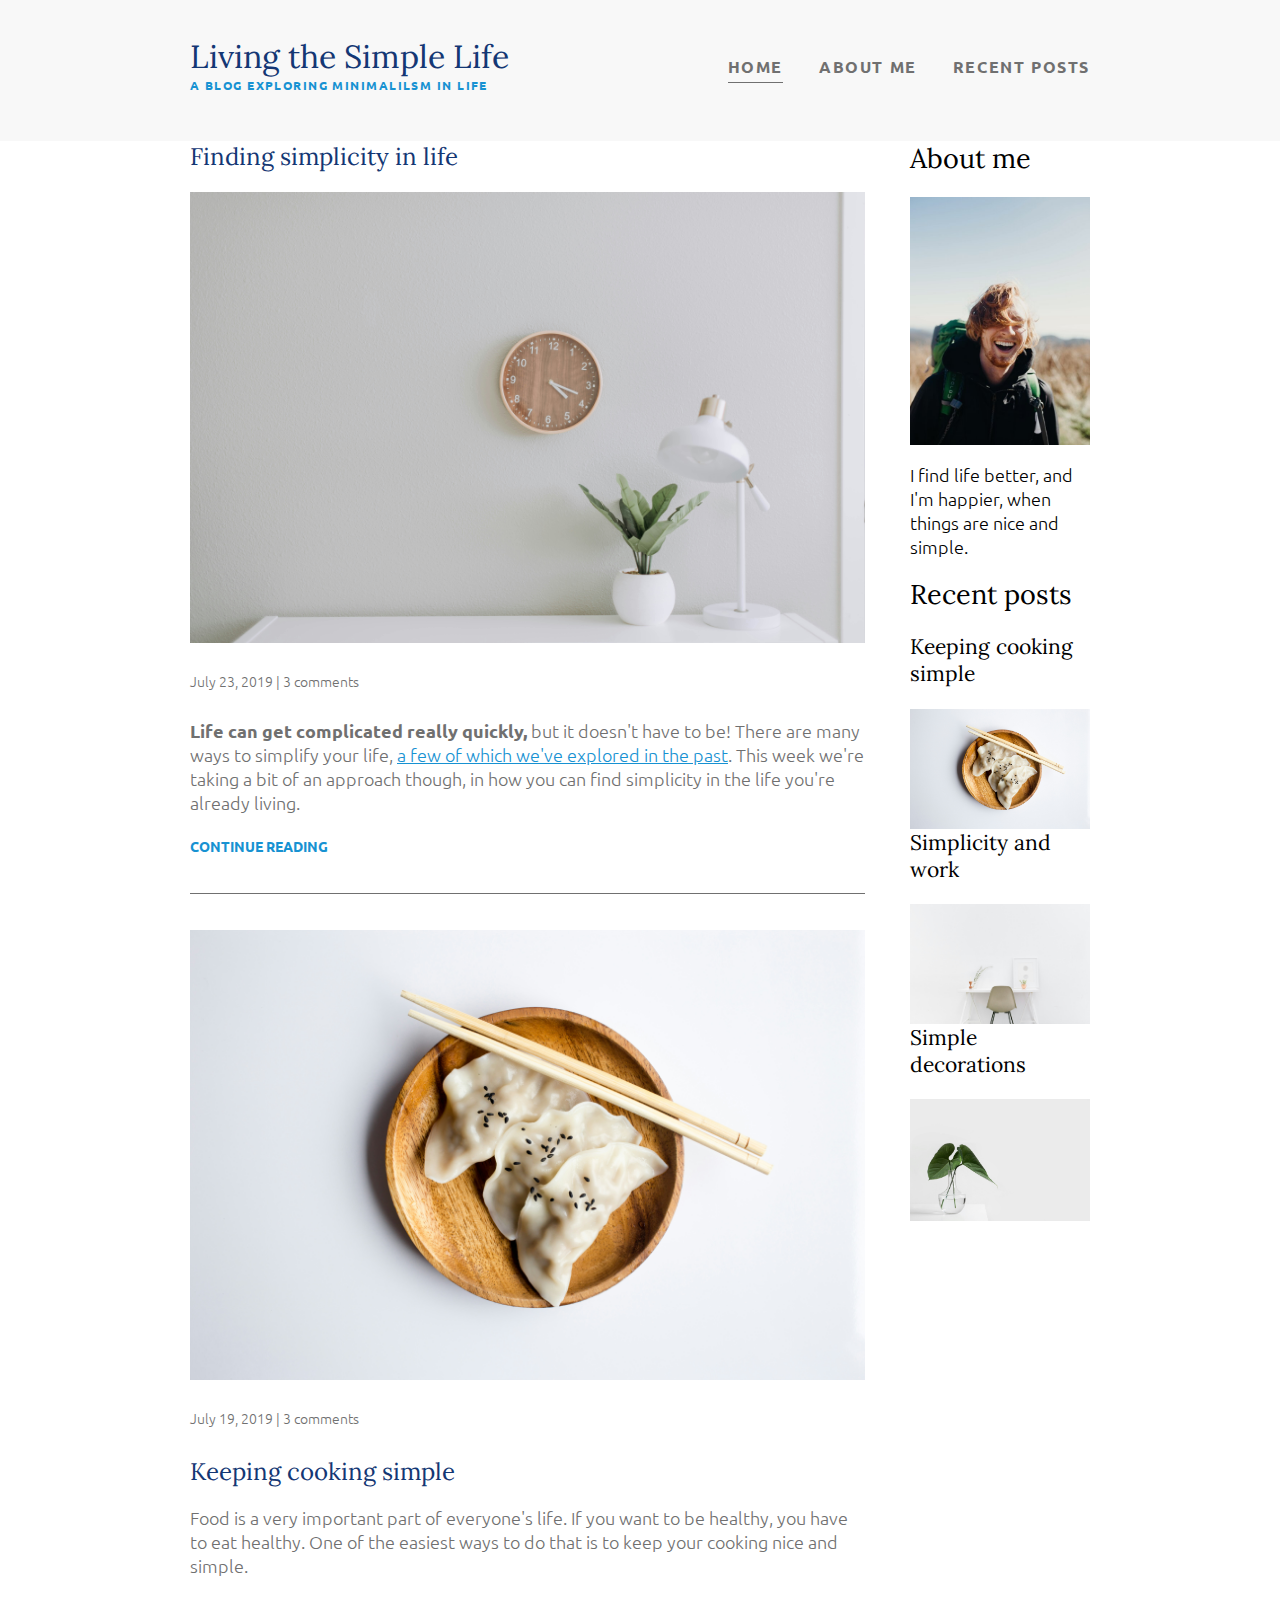
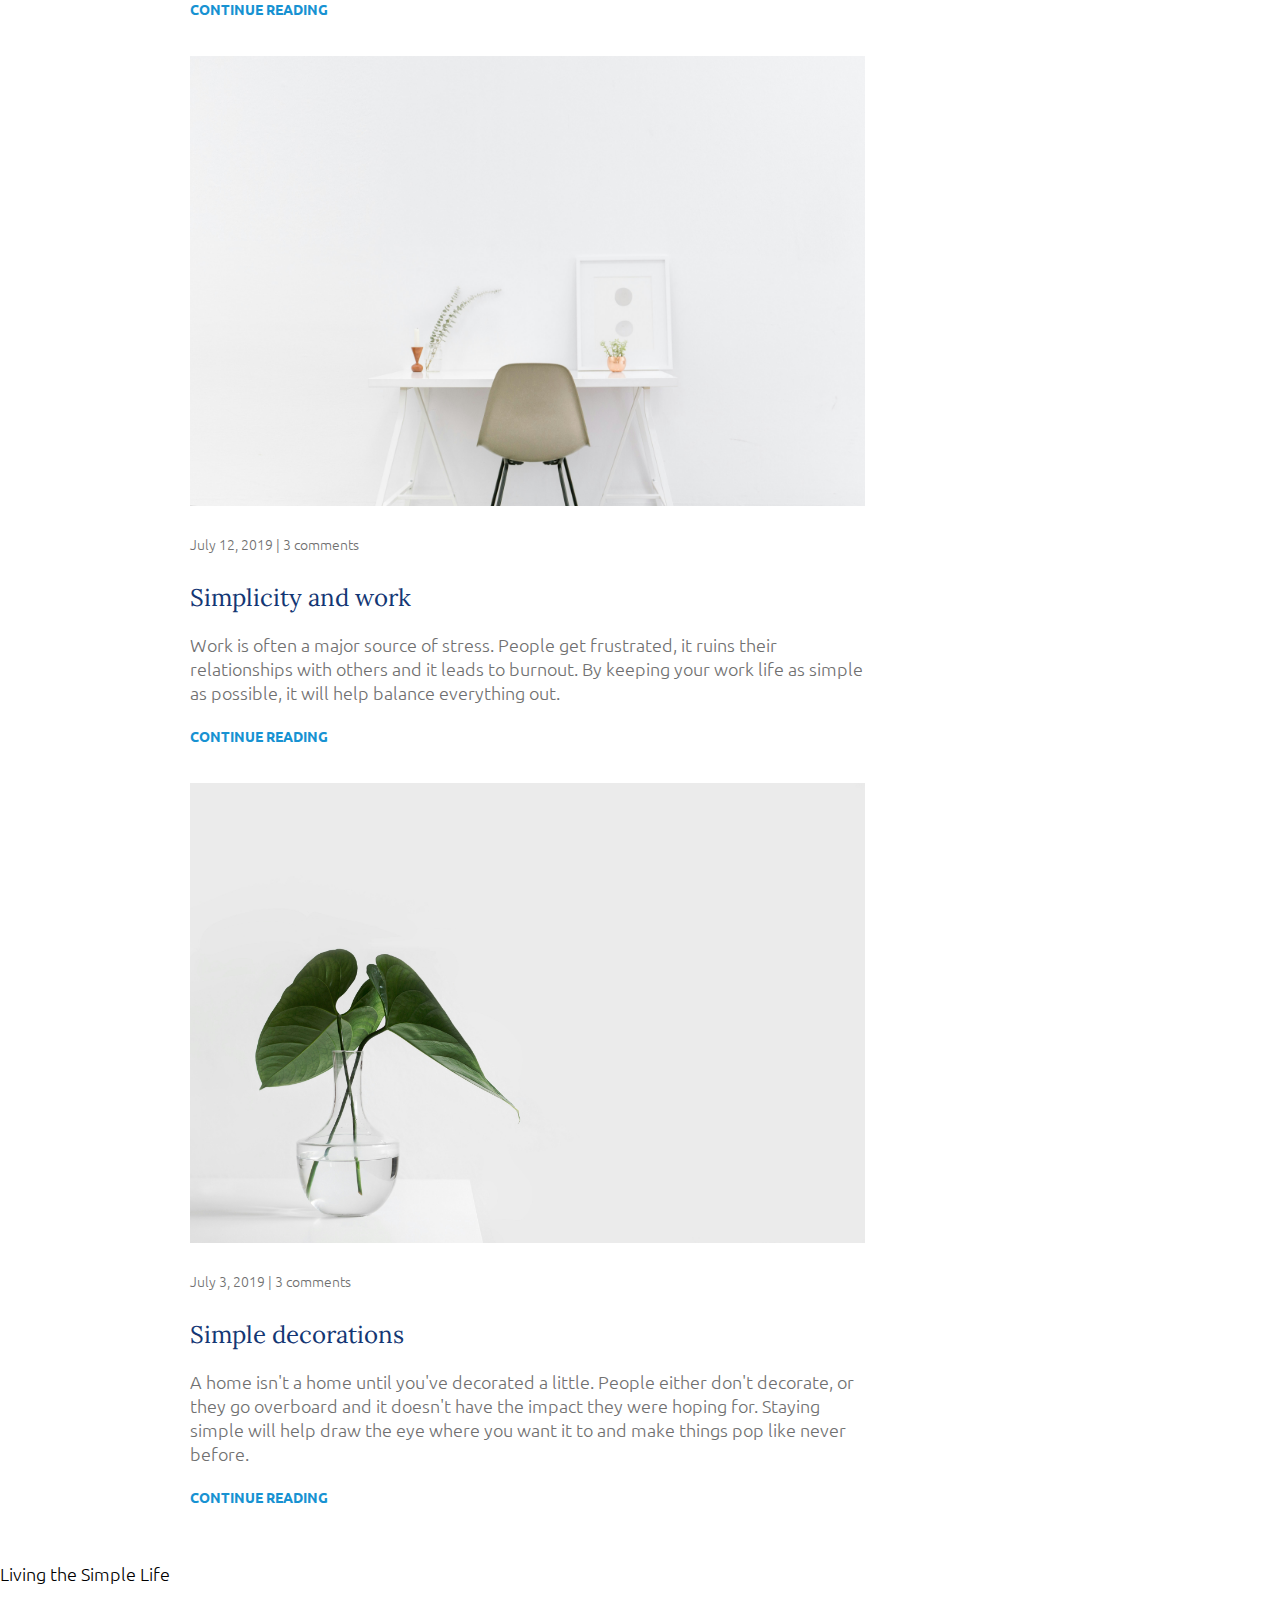
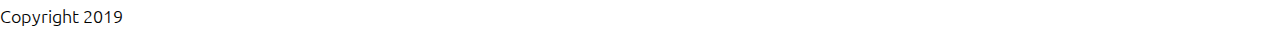
==== commit 90f5c742: "add css for featured article and recent articles layout" ====
--- a/index.html
+++ b/index.html
@@ -28,7 +28,7 @@
         </nav>
       </div>
     </header>
-    <div class="container">
+    <div class="container container-flex">
       <main role="main">
         <article class="article-featured">
           <h2 class="article-title">Finding simplicity in life</h2>
@@ -65,6 +65,8 @@
             />
             <p class="article-info">July 19, 2019 | 3 comments</p>
           </div>
+        </article>
+        <article class="article-recent">
           <div class="article-recent-main">
             <h2 class="article-title">Simplicity and work</h2>
             <p class="article-body">
@@ -83,6 +85,8 @@
             />
             <p class="article-info">July 12, 2019 | 3 comments</p>
           </div>
+        </article>
+        <article class="article-recent">
           <div class="article-recent-main">
             <h2 class="article-title">Simple decorations</h2>
             <p class="article-body">
--- a/css/style.css
+++ b/css/style.css
@@ -11,14 +11,21 @@
   font-weight: 300;
 }
 
+img {
+  max-width: 100%;
+  display: block;
+}
+
 /* ==================
 Typography
 ================== */
 
 h1,
-h2 {
+h2,
+h3 {
   font-family: "Lora", serif;
   font-weight: 400;
+  margin-top: 0;
 }
 
 h1 {
@@ -77,14 +84,13 @@
   color: #707070;
 }
 
+.article-info {
+  margin: 2em 0;
+}
+
 /* ==================
 Layout
 ================== */
-
-header {
-  background-color: #f8f8f8;
-  padding: 2em 0;
-}
 
 .container {
   width: 90%;
@@ -94,27 +100,31 @@
 
 .container-flex {
   display: flex;
+  flex-direction: column;
   justify-content: space-between;
 }
 
-.article-featured {
-  /* width: 70%; */
-}
-
-.featured-img {
-  width: 100%;
-}
-
-.sidebar {
-  /* width: 20%; */
-}
-
-@media (max-width: 675px) {
-  .container-nav {
-    flex-direction: column;
-  }
+header {
+  background-color: #f8f8f8;
+  padding: 2em 0;
+  text-align: center;
+}
+
+@media (min-width: 675px) {
+  .container-flex {
+    flex-direction: row;
+  }
+
   header {
-    text-align: center;
+    text-align: left;
+  }
+
+  main {
+    width: 75%;
+  }
+
+  aside {
+    width: 20%;
   }
 }
 
@@ -166,6 +176,26 @@
   }
 }
 
-.article-img {
-  width: 50%;
-}
+/* ==================
+Articles
+================== */
+
+.article-featured {
+  border-bottom: 1px solid #707070;
+  padding-bottom: 2em;
+  margin-bottom: 2em;
+}
+
+.article-recent {
+  display: flex;
+  flex-direction: column;
+  margin-bottom: 2em;
+}
+
+.article-recent-main {
+  order: 2;
+}
+
+.article-recent-secondary {
+  order: 1;
+}
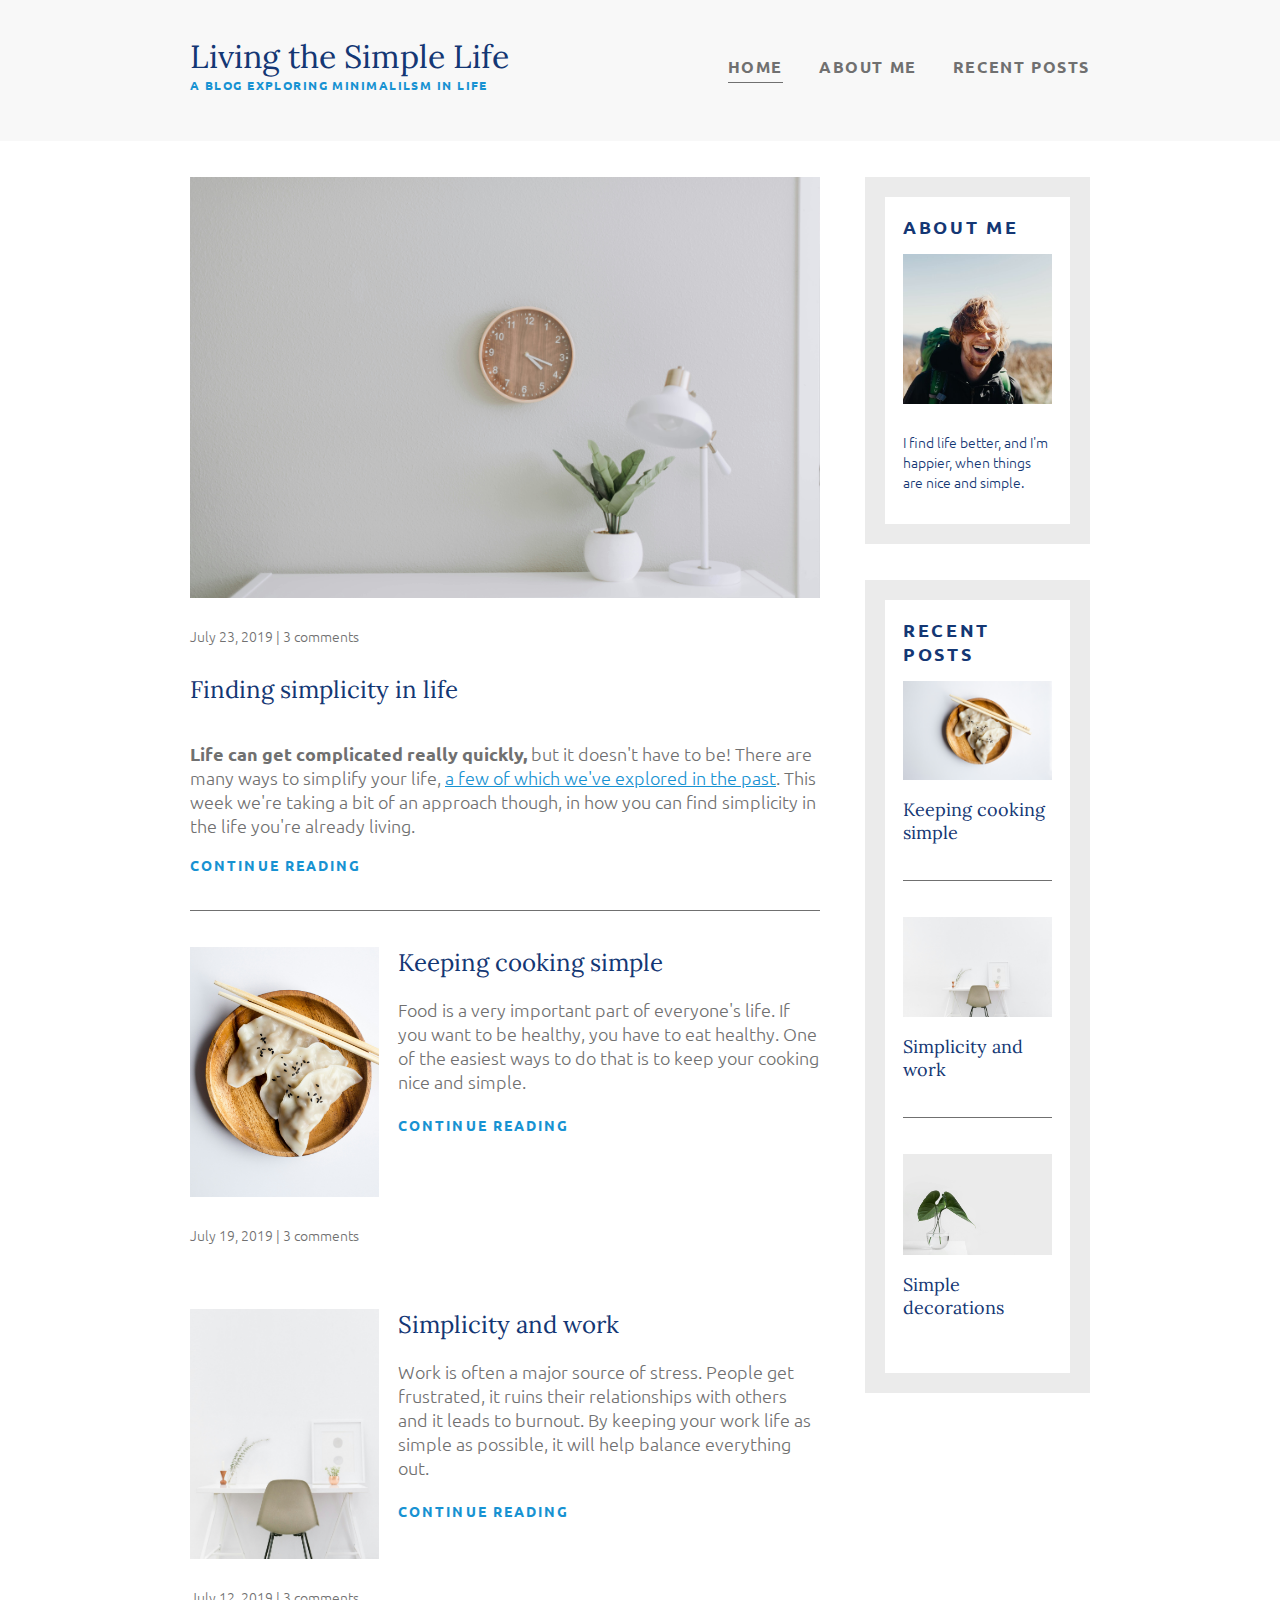
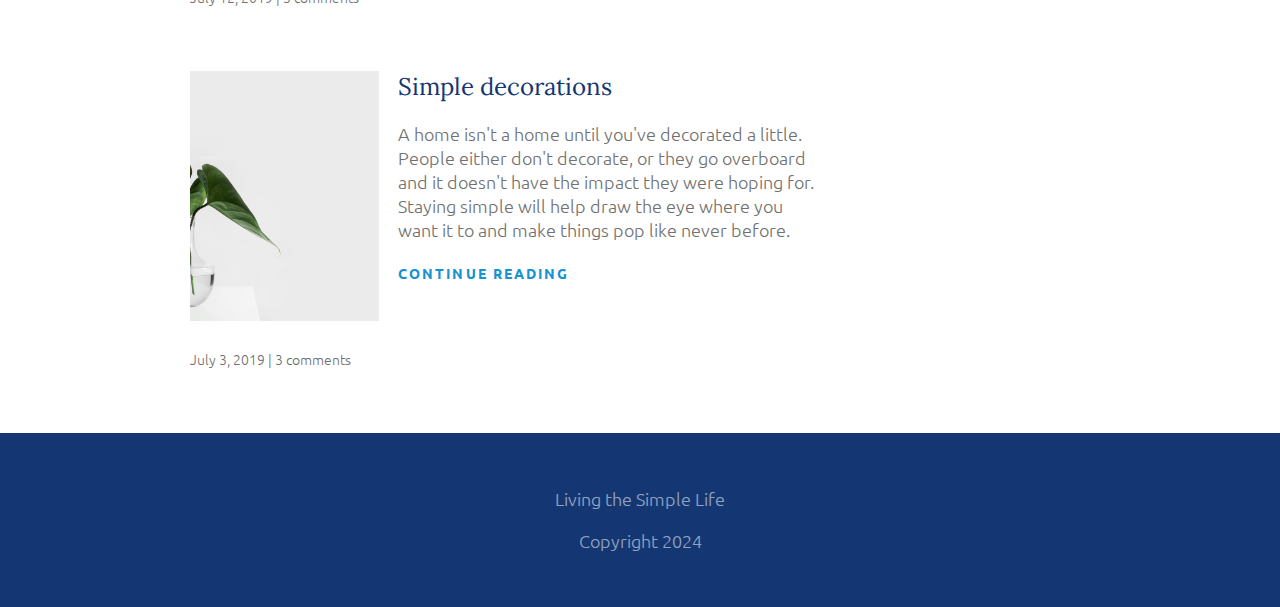
==== commit 62a30239: "add styles to sidebar and footer. fix content order." ====
--- a/index.html
+++ b/index.html
@@ -134,7 +134,7 @@
               class="widget-img"
             />
           </div>
-          <div class="widget-recent-post">
+          <div class="widget-recent-post widget-recent-post-three">
             <h3 class="widget-post-title">Simple decorations</h3>
             <img
               src="./img/sarah-dorweiler-x2Tmfd1-SgA-unsplash.jpg"
@@ -147,7 +147,7 @@
     </div>
     <footer>
       <p class="footer-title">Living the Simple Life</p>
-      <p class="copyright">Copyright 2019</p>
+      <p class="copyright">Copyright 2024</p>
     </footer>
   </body>
 </html>
--- a/css/style.css
+++ b/css/style.css
@@ -26,12 +26,12 @@
   font-family: "Lora", serif;
   font-weight: 400;
   margin-top: 0;
+  color: #143774;
 }
 
 h1 {
   font-size: 2rem;
   margin: 0;
-  color: #143774;
 }
 
 strong {
@@ -58,7 +58,6 @@
 
 .article-title {
   font-size: 1.5rem;
-  color: #143774;
 }
 
 .article-read-more,
@@ -71,6 +70,7 @@
   text-decoration: none;
   font-weight: 700;
   text-transform: uppercase;
+  letter-spacing: 0.15em;
 }
 
 .article-read-more:hover,
@@ -108,6 +108,7 @@
   background-color: #f8f8f8;
   padding: 2em 0;
   text-align: center;
+  margin-bottom: 2em;
 }
 
 @media (min-width: 675px) {
@@ -120,11 +121,13 @@
   }
 
   main {
-    width: 75%;
+    width: 70%;
   }
 
   aside {
-    width: 20%;
+    width: 25%;
+    min-width: 200px;
+    margin-left: 1em;
   }
 }
 
@@ -184,6 +187,16 @@
   border-bottom: 1px solid #707070;
   padding-bottom: 2em;
   margin-bottom: 2em;
+  display: flex;
+  flex-direction: column;
+}
+
+.featured-img {
+  order: -2;
+}
+
+.article-info {
+  order: -1;
 }
 
 .article-recent {
@@ -199,3 +212,95 @@
 .article-recent-secondary {
   order: 1;
 }
+
+@media (min-width: 675px) {
+  .article-recent {
+    flex-direction: row;
+    justify-content: space-between;
+  }
+
+  .article-recent-main {
+    width: 67%;
+  }
+
+  .article-recent-secondary {
+    width: 30%;
+  }
+
+  .article-img {
+    width: 100%;
+    min-height: 250px;
+    object-fit: cover;
+  }
+}
+
+/* ==================
+Widgets
+================== */
+
+.sidebar-widget {
+  border: 20px solid #ebebeb;
+  margin-bottom: 2em;
+  padding: 1em;
+  color: #143774;
+}
+
+.widget-title {
+  font-family: "Ubuntu", sans-serif;
+  font-weight: bold;
+  font-size: 1.125rem;
+  letter-spacing: 0.15em;
+  text-transform: uppercase;
+}
+
+.widget-body {
+  font-family: "Ubuntu", sans-serif;
+  font-size: 0.875rem;
+  margin-top: 2em;
+}
+
+.about-me-img {
+  width: 100%;
+  height: 150px;
+  object-fit: cover;
+}
+
+.widget-recent-post {
+  display: flex;
+  flex-direction: column;
+  border-bottom: 1px solid #707070;
+  padding-bottom: 2em;
+  margin-bottom: 2em;
+}
+
+.widget-recent-post-three {
+  border-bottom: none;
+  margin: 0;
+}
+
+.widget-img {
+  order: -4;
+  margin-bottom: 1em;
+}
+
+.widget-post-title {
+  order: -3;
+  font-size: 1.125rem;
+  margin: 0;
+}
+
+/* ==================
+Footer
+================== */
+
+footer {
+  background-color: #143774;
+  padding: 2em;
+  color: white;
+  text-align: center;
+}
+
+.footer-title,
+.copyright {
+  opacity: 54%;
+}
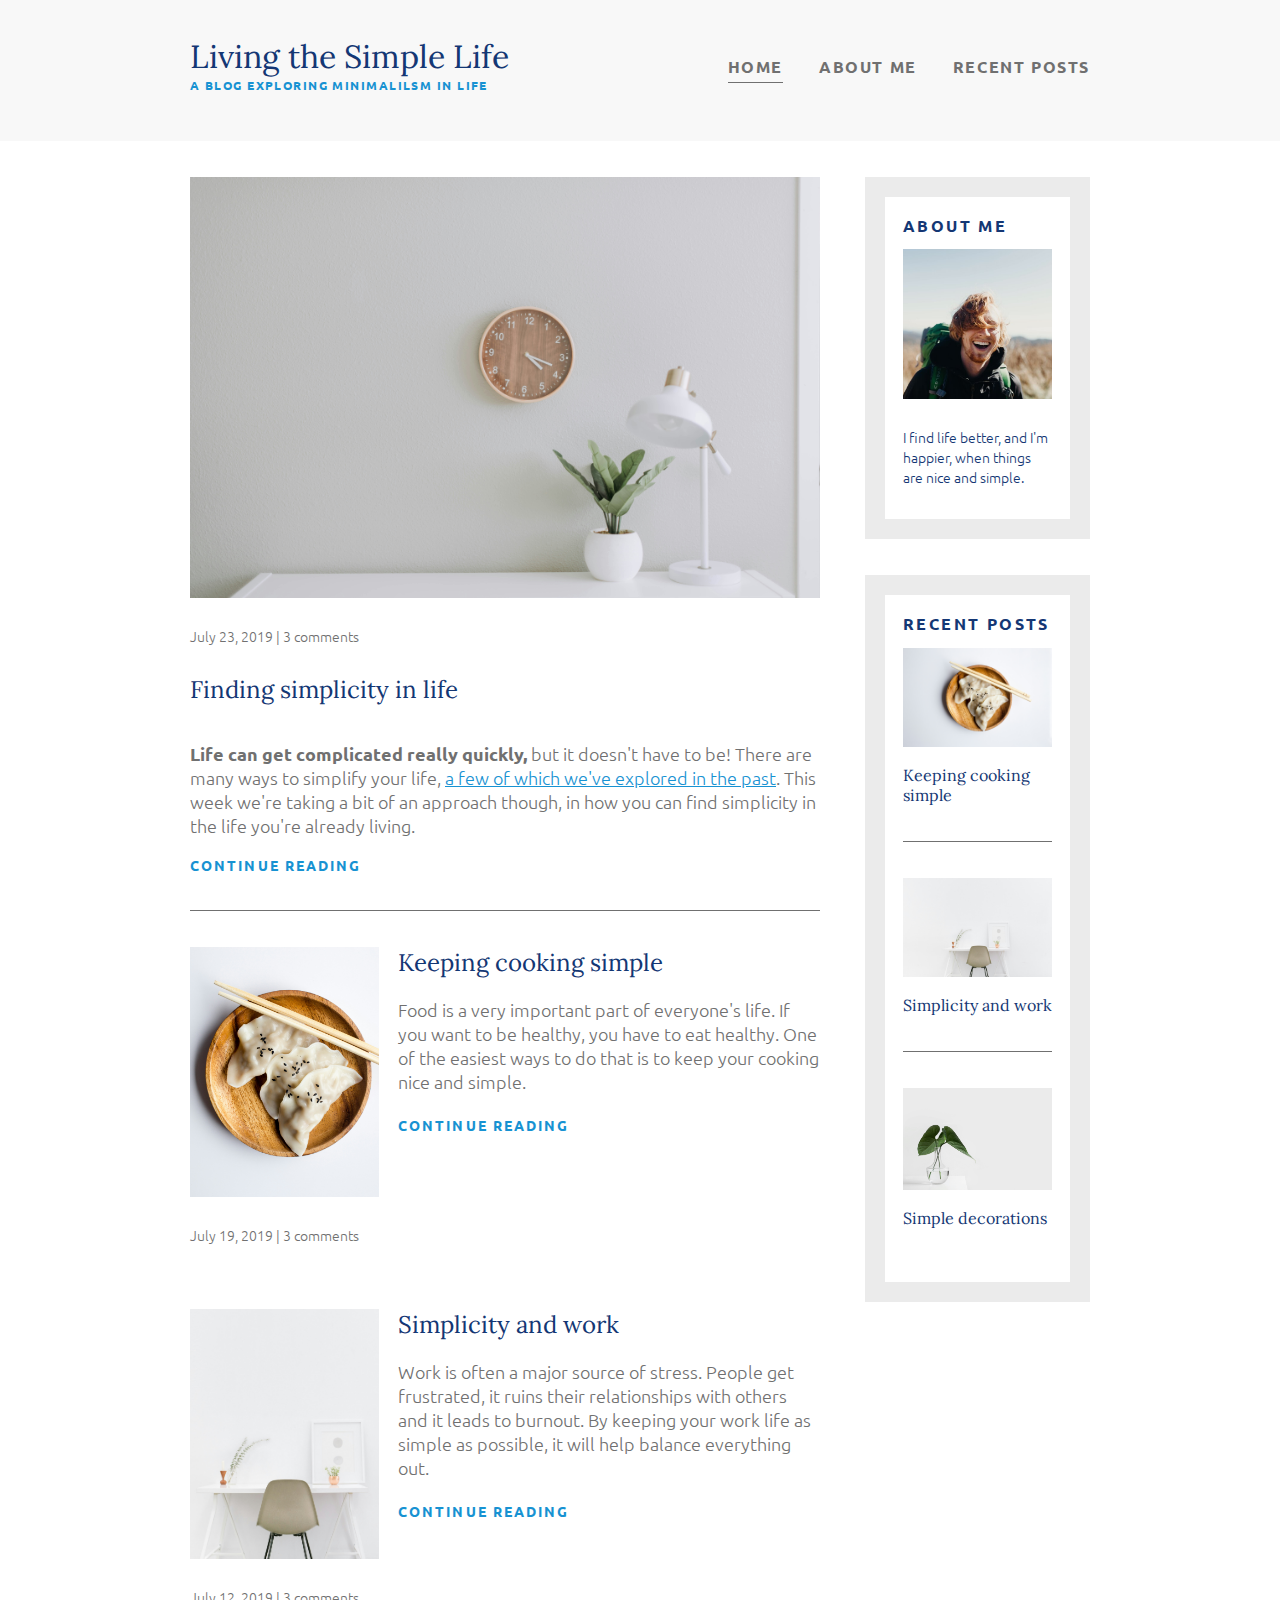
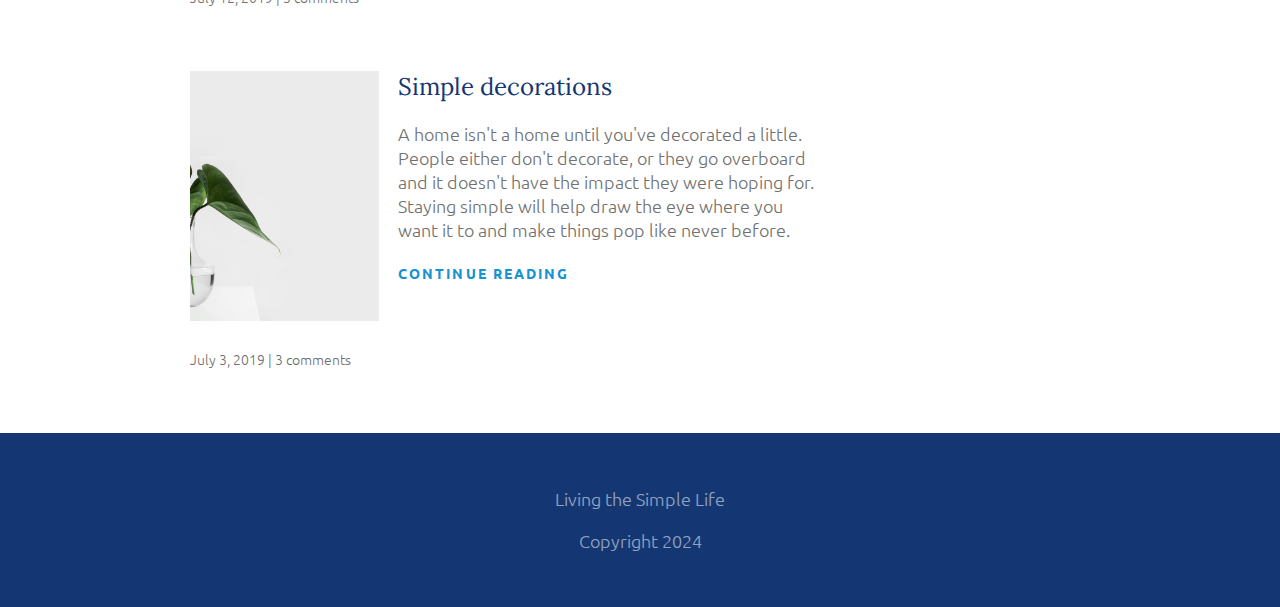
==== commit 2d3b5bca: "style footer and finish home page" ====
--- a/index.html
+++ b/index.html
@@ -134,7 +134,7 @@
               class="widget-img"
             />
           </div>
-          <div class="widget-recent-post widget-recent-post-three">
+          <div class="widget-recent-post">
             <h3 class="widget-post-title">Simple decorations</h3>
             <img
               src="./img/sarah-dorweiler-x2Tmfd1-SgA-unsplash.jpg"
--- a/css/style.css
+++ b/css/style.css
@@ -88,6 +88,26 @@
   margin: 2em 0;
 }
 
+.widget-title {
+  font-family: "Ubuntu", sans-serif;
+  font-weight: 700;
+  font-size: 1rem;
+  letter-spacing: 0.15em;
+  text-transform: uppercase;
+}
+
+.widget-body {
+  font-family: "Ubuntu", sans-serif;
+  font-size: 0.875rem;
+  margin-top: 2em;
+}
+
+.widget-post-title {
+  order: -3;
+  font-size: 1rem;
+  margin: 0;
+}
+
 /* ==================
 Layout
 ================== */
@@ -111,6 +131,18 @@
   margin-bottom: 2em;
 }
 
+footer {
+  background-color: #143774;
+  padding: 2em 0;
+  color: white;
+  text-align: center;
+}
+
+.footer-title,
+.copyright {
+  opacity: 54%;
+}
+
 @media (min-width: 675px) {
   .container-flex {
     flex-direction: row;
@@ -245,20 +277,6 @@
   color: #143774;
 }
 
-.widget-title {
-  font-family: "Ubuntu", sans-serif;
-  font-weight: bold;
-  font-size: 1.125rem;
-  letter-spacing: 0.15em;
-  text-transform: uppercase;
-}
-
-.widget-body {
-  font-family: "Ubuntu", sans-serif;
-  font-size: 0.875rem;
-  margin-top: 2em;
-}
-
 .about-me-img {
   width: 100%;
   height: 150px;
@@ -273,7 +291,7 @@
   margin-bottom: 2em;
 }
 
-.widget-recent-post-three {
+.widget-recent-post:last-child {
   border-bottom: none;
   margin: 0;
 }
@@ -282,25 +300,3 @@
   order: -4;
   margin-bottom: 1em;
 }
-
-.widget-post-title {
-  order: -3;
-  font-size: 1.125rem;
-  margin: 0;
-}
-
-/* ==================
-Footer
-================== */
-
-footer {
-  background-color: #143774;
-  padding: 2em;
-  color: white;
-  text-align: center;
-}
-
-.footer-title,
-.copyright {
-  opacity: 54%;
-}
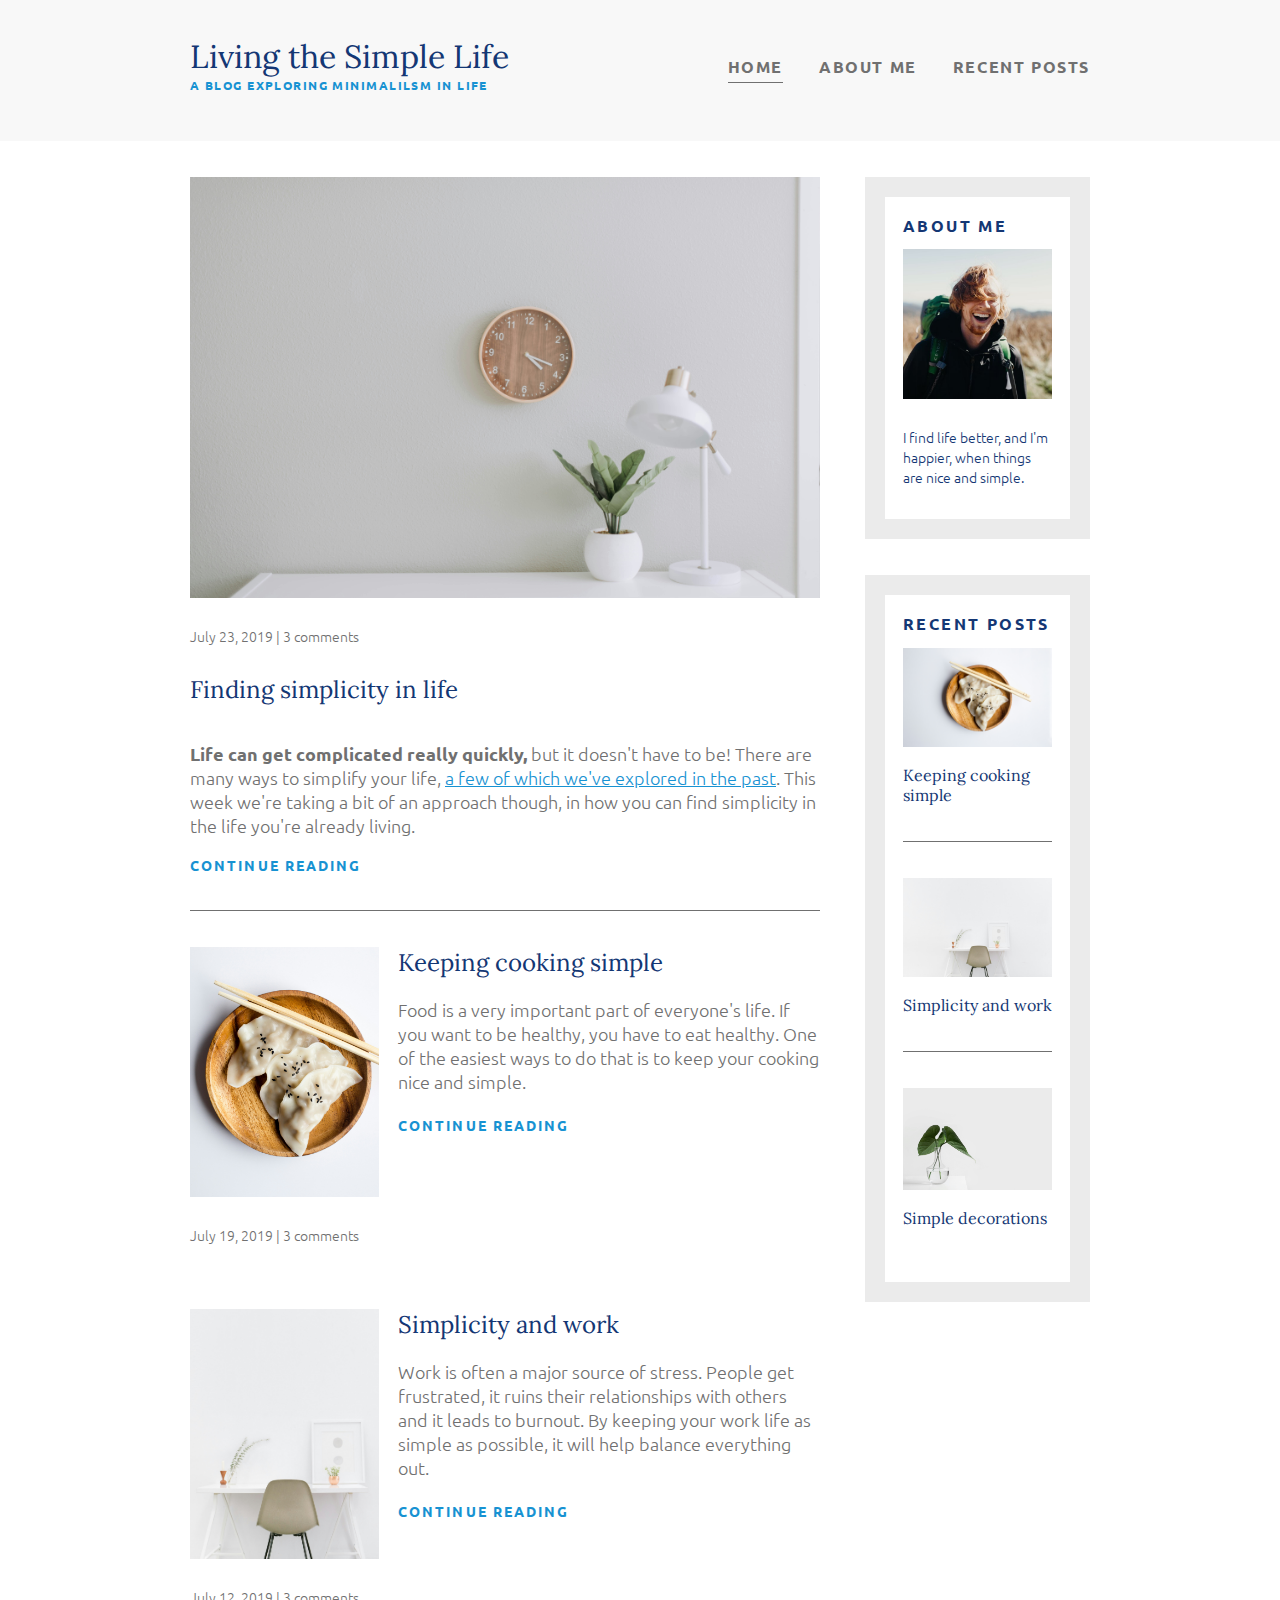
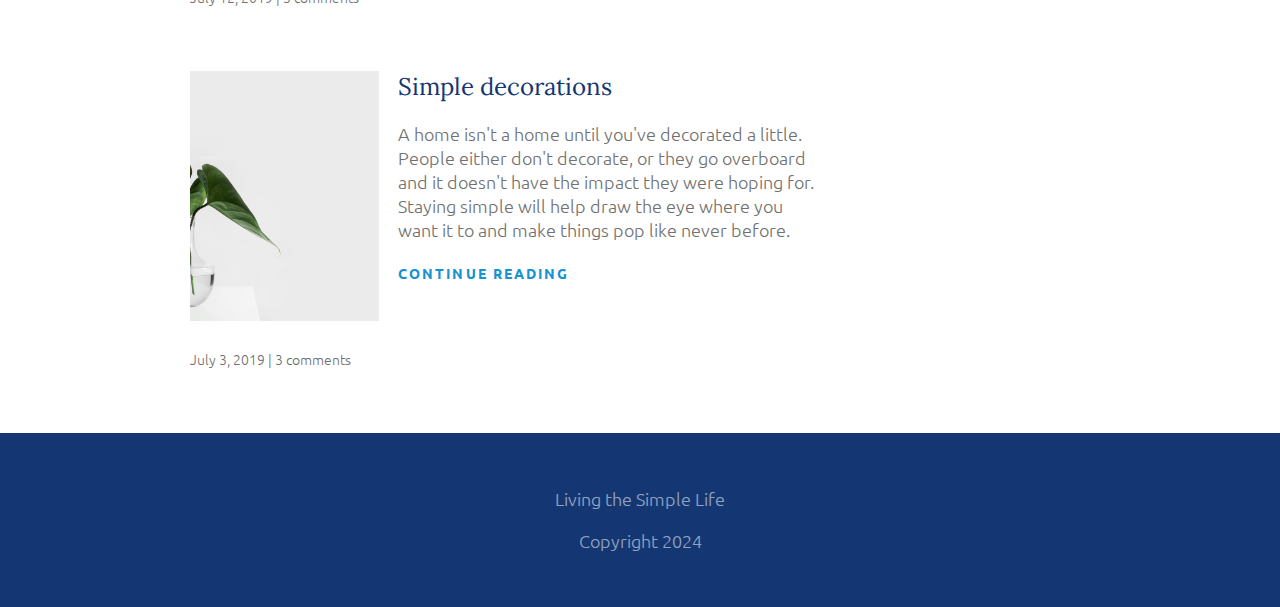
==== commit 275d9ab6: "add about me page" ====
--- a/index.html
+++ b/index.html
@@ -21,9 +21,9 @@
         </div>
         <nav>
           <ul>
-            <li><a href="#" class="current-page">Home</a></li>
-            <li><a href="#">About Me</a></li>
-            <li><a href="#">Recent posts</a></li>
+            <li><a href="./index.html" class="current-page">Home</a></li>
+            <li><a href="./about-me.html">About Me</a></li>
+            <li><a href="./recent-posts.html">Recent posts</a></li>
           </ul>
         </nav>
       </div>
--- a/css/style.css
+++ b/css/style.css
@@ -108,6 +108,15 @@
   margin: 0;
 }
 
+.about-me-section {
+  color: #1792d2;
+  margin: 0;
+}
+
+.about-me-body {
+  margin-bottom: 0.5em;
+}
+
 /* ==================
 Layout
 ================== */
@@ -245,6 +254,18 @@
   order: 1;
 }
 
+.about-me {
+  border-bottom: none;
+}
+
+.about-me-featured {
+  width: 100%;
+  height: 300px;
+  object-fit: cover;
+  object-position: center;
+  margin-bottom: 3em;
+}
+
 @media (min-width: 675px) {
   .article-recent {
     flex-direction: row;
@@ -281,6 +302,7 @@
   width: 100%;
   height: 150px;
   object-fit: cover;
+  object-position: bottom;
 }
 
 .widget-recent-post {
